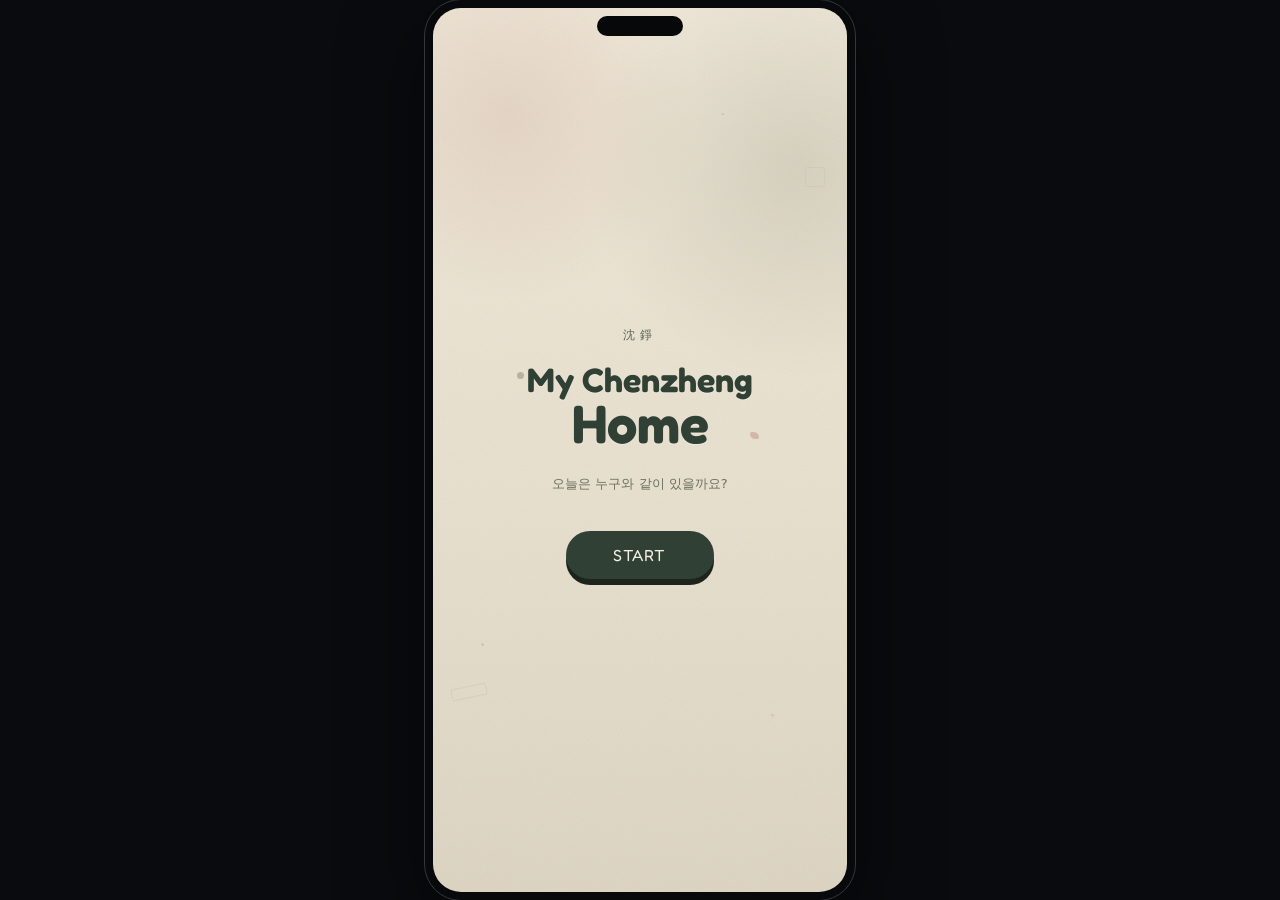
==== index.html @ d16c7d43 "Add a shared my-home engine, character data, and first-visit onboarding. Co-authored-by: Cursor <cur" ====
<!doctype html>
<html lang="ko">
<head>
  <meta charset="utf-8" />
  <meta name="viewport" content="width=device-width, initial-scale=1, viewport-fit=cover" />
  <meta name="theme-color" content="#efe8d8" />
  <meta name="apple-mobile-web-app-capable" content="yes" />
  <title>My Chenzheng Home</title>
  <link rel="preconnect" href="https://fonts.googleapis.com" />
  <link rel="preconnect" href="https://fonts.gstatic.com" crossorigin />
  <link href="https://fonts.googleapis.com/css2?family=Fredoka:wght@500;600;700&family=Nunito:wght@600;700;800&display=swap" rel="stylesheet" />
  <link rel="stylesheet" href="styles.css" />
  <script>
    try {
      if (localStorage.getItem('wy_persona') && localStorage.getItem('wy_character')) {
        document.documentElement.classList.add('skip-onboard');
      }
    } catch (e) {}
  </script>
</head>
<body>
  <div class="desktop-backdrop" aria-hidden="true"></div>
  <div id="app" class="phone-shell">
    <section id="onboarding" class="screen onboard-screen" aria-label="처음 인사">
      <div class="onboard-grain" aria-hidden="true"></div>
      <div class="onboard-icons" aria-hidden="true"></div>

      <div id="splashStep" class="onboard-step splash-step">
        <p class="onboard-brand">沈錚</p>
        <h1 class="home-logo"><span>My Chenzheng</span><em>Home</em></h1>
        <p class="home-sub">오늘은 누구와 같이 있을까요?</p>
        <button id="startBtn" class="pill-btn" type="button">START</button>
      </div>

      <div id="nameStep" class="onboard-step name-step hidden">
        <p class="onboard-progress">01 / 02</p>
        <h2 class="onboard-title">당신을 뭐라고 부를까요?</h2>
        <p class="onboard-help">캐릭터가 이 이름으로 당신을 부릅니다.</p>
        <input id="personaName" maxlength="16" autocomplete="off" enterkeyhint="done" placeholder="이름을 입력해 주세요" />
        <p id="namePreview" class="name-preview"></p>
        <button id="nameNextBtn" class="pill-btn" type="button" disabled>다음</button>
      </div>

      <div id="characterStep" class="onboard-step character-step hidden">
        <button id="switcherBack" class="onboard-back hidden" type="button">‹</button>
        <p class="onboard-progress">02 / 02</p>
        <h2 class="onboard-title">오늘은 누구와 같이 있을까요?</h2>
        <p class="onboard-help">나중에 언제든 바꿀 수 있어요.</p>
        <div id="characterChoice" class="home-choice"></div>
        <div id="confirmPanel" class="confirm-panel hidden">
          <strong id="confirmName"></strong>
          <span id="confirmHan"></span>
          <p id="confirmLine"></p>
          <button id="confirmBtn" class="pill-btn confirm-go" type="button">이 사람과 지내기</button>
        </div>
      </div>
    </section>

    <div id="enterTransition" class="enter-transition hidden" aria-hidden="true">
      <div class="enter-house">⌂</div>
      <div class="enter-dots"><i></i><i></i><i></i></div>
    </div>

    <section id="settingsSheet" class="settings-sheet hidden" aria-label="설정">
      <div class="settings-card">
        <p class="settings-kicker">설정</p>
        <button id="renameOpenBtn" class="settings-item" type="button">내 이름 바꾸기</button>
        <button id="switchPeopleBtn" class="settings-item" type="button">같이 있을 사람 바꾸기</button>
        <button id="resetDataBtn" class="settings-item danger" type="button">기록 초기화</button>
        <button id="settingsClose" class="pill-btn settings-close" type="button">닫기</button>
      </div>
    </section>

    <section id="renameSheet" class="rename-sheet hidden" aria-label="이름 변경">
      <div class="rename-card">
        <p class="settings-kicker">내 이름 바꾸기</p>
        <p class="onboard-help">이후 대사에서만 새 이름으로 불러요.</p>
        <input id="renameInput" maxlength="16" autocomplete="off" placeholder="이름을 입력해 주세요" />
        <div class="rename-actions">
          <button id="renameCancel" class="pill-btn ghost" type="button">취소</button>
          <button id="renameSave" class="pill-btn" type="button">저장</button>
        </div>
      </div>
    </section>

    <main id="roomScreen" class="screen room-screen hidden" aria-live="polite">
      <section id="room" class="room-stage" aria-label="방">
        <div class="room-bg" aria-hidden="true">
          <img id="roomBg" src="assets/backgrounds/geonmyeong_room_bg.webp" alt="" />
        </div>

        <header class="room-topbar">
          <div class="player-chip"><span class="person-icon">♙</span><span id="playerName">YOU</span></div>
          <div class="date-time"><span id="dateLabel"></span><strong id="clock">21:37</strong></div>
        </header>

        <div class="name-plate" id="namePlate">
          <span class="name-plate-ghost" id="namePlateGhost" aria-hidden="true"></span>
          <span class="name-plate-stroke" aria-hidden="true"></span>
          <span class="name-plate-splash" aria-hidden="true"></span>
          <div class="name-plate-front">
            <strong id="roomName">구건명</strong>
            <span id="roomTitle">邱建明</span>
            <small id="roomSub">29 · 기계 정비공</small>
          </div>
        </div>

        <nav class="widget-rail" aria-label="사이드 위젯">
          <button class="rail-btn" data-panel="listen"><span class="rail-icon">♫</span><small>LISTEN</small></button>
          <button class="rail-btn" data-panel="message"><span id="messageBadge" class="badge hidden">1</span><span class="rail-icon">✉</span><small>MESSAGE</small></button>
          <button class="rail-btn" data-panel="todo"><span class="rail-icon">✓</span><small>WITH ME</small></button>
          <button class="rail-btn" data-panel="moment"><span class="rail-icon">▣</span><small>MOMENT</small></button>
        </nav>

        <button id="character" class="character" aria-label="캐릭터 터치하기">
          <img id="characterImg" src="assets/characters/geonmyeong/chibi_idle.png" alt="" />
        </button>
        <div id="speech" class="speech hidden"></div>

        <div class="bottom-actions">
          <button id="callBtn" class="call-btn">부르기</button>
          <button id="randomTalkBtn" class="mini-action" aria-label="말 걸기">···</button>
          <button id="switchCharBtn" class="mini-action switch-char" aria-label="캐릭터 변경">⇄</button>
        </div>
        <div id="statusText" class="status-text">별일 없이 빈둥거리는 중</div>
      </section>
    </main>

    <section id="closeScreen" class="screen close-screen hidden" aria-label="가까이 보기">
      <div class="close-gradient"></div>
      <button id="closeBack" class="round-close" aria-label="돌아가기">×</button>
      <div class="close-bubble"><p id="closeLine">“……왜요. 싫진 않은데.”</p></div>
      <div class="close-art-wrap">
        <img id="closeImg" src="assets/characters/geonmyeong/close_normal.png" alt="" />
        <div id="petZone" class="pet-zone" aria-label="머리를 쓰다듬는 영역"></div>
        <div id="hearts" class="hearts"></div>
      </div>
      <div class="pet-copy"><span>쓰다듬어 주세요</span><small>머리 위를 천천히 좌우로</small></div>
    </section>

    <section id="panel" class="panel-screen hidden" aria-label="위젯 패널">
      <header class="panel-header">
        <button id="panelBack" class="panel-back" aria-label="닫기">‹</button>
        <strong id="panelTitle">LISTEN</strong>
        <button id="resetBtn" class="panel-menu" aria-label="설정">⋯</button>
      </header>

      <div id="listenPanel" class="panel-content listen-panel hidden">
        <div class="album-art">
          <img id="albumArt" alt="" />
        </div>
        <div class="track-title" id="trackTitle"></div>
        <div class="track-artist" id="trackArtist"></div>
        <div class="track-index" id="trackIndex">1/4</div>
        <div class="seek"><span id="currentTime">0:00</span><div class="progress"><div id="progressBar"></div></div><span id="duration">0:00</span></div>
        <div class="player-controls">
          <button id="prevBtn" type="button" aria-label="이전곡">Ⅰ◀</button>
          <button id="playBtn" class="play-main" type="button">▶</button>
          <button id="nextBtn" type="button" aria-label="다음곡">▶Ⅰ</button>
        </div>
        <audio id="audio" preload="metadata"></audio>
        <div class="track-list" id="trackList"></div>
        <p id="musicState" class="panel-hint">트랙을 바꾸거나 재생할 수 있습니다.</p>
      </div>

      <div id="messagePanel" class="panel-content message-panel hidden">
        <div class="message-heading"><span id="messageHeading">남긴 메시지</span><small>접속과 행동에 따라 조금씩 늘어납니다.</small></div>
        <div id="messageList" class="message-list"></div>
      </div>

      <div id="todoPanel" class="panel-content todo-panel hidden">
        <form id="todoForm" class="todo-form"><input id="todoInput" maxlength="40" placeholder="＋ 할 일 추가하기" /></form>
        <div id="todoList" class="todo-list"></div>
        <div class="todo-character">
          <img id="todoCharacterImg" alt="" />
          <div id="todoReaction">“다 하면 알려줘요.”</div>
        </div>
      </div>

      <div id="momentPanel" class="panel-content moment-panel hidden">
        <div class="moment-date" id="momentDate"></div>
        <div class="polaroid">
          <div class="polaroid-scene">
            <div class="mini-room"></div>
            <img id="momentImg" alt="" />
          </div>
          <p id="momentCaption"></p>
        </div>
        <blockquote id="momentQuote">“별 거 아닌 순간들이,<br>조금은 특별해지는 곳.”</blockquote>
      </div>
    </section>

    <div id="toast" class="toast hidden"></div>
  </div>
  <script src="characters.js"></script>
  <script src="app.js"></script>
</body>
</html>
---- styles.css ----
:root{
  --bg:#090a0d;--panel:#11141a;--panel2:#171b22;--paper:#e7e5e1;--ink:#111318;
  --text:#f0efeb;--muted:#a6a7aa;--line:rgba(255,255,255,.14);--line2:rgba(255,255,255,.08);
  --warm:#d39a7f;--warm2:#8b5144;--red:#b5494d;--shadow:0 25px 80px rgba(0,0,0,.55);
  --chibi-height:24%;
  --char-primary:#59634A;--char-secondary:#49362C;--char-accent:#A54E43;--char-warm:#C18A52;
  --theme-primary:var(--char-primary);--theme-secondary:var(--char-secondary);--theme-accent:var(--char-accent);
}
*{box-sizing:border-box}html,body{margin:0;min-height:100%;background:#0a0b0e;color:var(--text);font-family:Inter,ui-sans-serif,system-ui,-apple-system,BlinkMacSystemFont,"Segoe UI","Noto Sans KR",sans-serif}button,input{font:inherit}button{color:inherit}button,input{-webkit-tap-highlight-color:transparent}.hidden{display:none!important}
body{display:grid;place-items:center;min-height:100dvh;overflow-x:hidden}.desktop-backdrop{position:fixed;inset:0;background:radial-gradient(circle at 50% 15%,#22242a 0,#111318 32%,#08090c 74%);z-index:-2}.desktop-backdrop:after{content:"";position:absolute;inset:0;background-image:linear-gradient(rgba(255,255,255,.015) 1px,transparent 1px),linear-gradient(90deg,rgba(255,255,255,.012) 1px,transparent 1px);background-size:26px 26px;mask-image:linear-gradient(#000,transparent 75%)}
.phone-shell{position:relative;width:min(430px,100vw);height:min(920px,100dvh);min-height:680px;overflow:hidden;background:#0b0d11;box-shadow:var(--shadow);isolation:isolate}.screen{position:absolute;inset:0}.setup-screen{z-index:20;background:linear-gradient(180deg,rgba(7,8,11,.74),rgba(9,10,13,.96)),radial-gradient(circle at 70% 26%,#593e39 0,transparent 25%),linear-gradient(135deg,#161820,#0b0d11 52%,#171216)}.setup-vignette{position:absolute;inset:0;background:linear-gradient(90deg,rgba(0,0,0,.48),transparent 42%),radial-gradient(circle at 76% 62%,rgba(202,133,103,.16),transparent 27%);pointer-events:none}.setup-content{position:relative;z-index:1;height:100%;padding:max(44px,env(safe-area-inset-top)) 24px 26px;display:flex;flex-direction:column}.brand-cn{font-family:Georgia,"Times New Roman",serif;font-size:20px;letter-spacing:.06em;margin:0;color:#e5e1d8}.brand-sub{margin:6px 0 0;color:#9e9a93;font-size:11px;letter-spacing:.22em}.setup-copy{margin-top:46px;color:#d2d0cb;font-family:Georgia,"Noto Serif KR",serif;font-size:16px;line-height:1.9}.setup-copy p{margin:0 0 24px}.setup-content label{margin-top:auto;margin-bottom:9px;font-family:Georgia,"Noto Serif KR",serif;font-size:15px;color:#e8e4dd}.name-row{display:flex;gap:9px}.name-row input{min-width:0;flex:1;border:1px solid rgba(255,255,255,.34);border-radius:999px;background:rgba(255,255,255,.03);padding:12px 16px;color:white;outline:none}.name-row input:focus{border-color:#ddd}.arrow-btn{flex:0 0 44px;height:44px;border-radius:50%;border:1px solid rgba(255,255,255,.45);background:#e9e7e2;color:#15171b;font-size:20px}.choice-label{margin:25px 0 12px;color:#d7d4ce;font-family:Georgia,"Noto Serif KR",serif;font-size:14px}.character-choice{display:grid;grid-template-columns:repeat(3,1fr);gap:10px 8px}.choice-card{width:auto;border:0;background:none;padding:0;color:#d8d6d0}.choice-card img,.ghost-avatar{display:grid;place-items:center;width:64px;height:64px;margin:auto;border-radius:50%;border:1px solid rgba(255,255,255,.18);background:#20232a;object-fit:cover;overflow:hidden;filter:grayscale(.12)}.choice-card.selected img{border-color:var(--theme-accent);box-shadow:0 0 0 3px color-mix(in srgb,var(--theme-primary) 35%,transparent),0 0 28px color-mix(in srgb,var(--theme-primary) 40%,transparent)}.choice-card span{display:block;margin-top:7px;font-size:12px}.choice-card small{display:block;margin-top:2px;font-size:9px;letter-spacing:.08em;color:#8a8580}.choice-card.locked{opacity:.28}.device-note{margin:20px 0 0;color:#5f6167;font-size:10px}
.room-screen{z-index:5;background:#090b0f}.room-stage{position:absolute;inset:0;overflow:hidden;background:#0c0f14}.room-bg{position:absolute;inset:0;background:linear-gradient(180deg,#11161d 0,#14171b 56%,#0b0d10 100%);overflow:hidden}.room-bg:after{content:"";position:absolute;inset:0;background:radial-gradient(circle at 88% 54%,rgba(211,154,127,.14),transparent 25%),linear-gradient(180deg,rgba(0,0,0,.05),rgba(0,0,0,.5));pointer-events:none}.ceiling-line{position:absolute;height:1px;background:#222832;transform-origin:left}.l1{left:0;top:14%;width:75%;transform:rotate(13deg)}.l2{right:-8%;top:13%;width:55%;transform:rotate(-20deg)}.room-window{position:absolute;left:7%;top:16%;width:31%;height:29%;border:7px solid #090b0e;background:linear-gradient(#17202b,#131d28 42%,#080b10);box-shadow:0 0 0 1px #30343a,0 0 36px rgba(55,86,114,.17)}.room-window i{position:absolute;background:#090b0e}.room-window i:nth-child(1){left:48%;top:0;bottom:0;width:5px}.room-window i:nth-child(2){left:0;right:0;top:48%;height:5px}.room-window i:nth-child(3){right:18%;bottom:8%;width:4px;height:24px;box-shadow:8px -14px 0 #111822,16px -5px 0 #0b1118}.room-window i:nth-child(4){left:12%;bottom:8%;width:5px;height:16px;box-shadow:10px -7px 0 #111822,21px -18px 0 #0b1118}.city-lights{position:absolute;left:8%;top:30%;width:28%;height:11%;opacity:.55}.city-lights i{position:absolute;width:2px;height:2px;background:#bd8a62;box-shadow:12px -5px #93674f,29px 4px #d3a176,55px -8px #83574d,81px 3px #b8866f}.shelf{position:absolute;right:8%;top:18%;width:32%;height:17%;border:1px solid #282b30;border-top:6px solid #22262b;background:linear-gradient(90deg,rgba(0,0,0,.12),rgba(255,255,255,.02))}.shelf:before,.shelf:after{content:"";position:absolute;left:0;right:0;height:2px;background:#22262b}.shelf:before{top:34%}.shelf:after{top:68%}.shelf span{position:absolute;bottom:5%;width:9%;height:22%;background:#3a3431}.shelf span:nth-child(1){left:9%;height:45%}.shelf span:nth-child(2){left:27%;background:#222a2f;height:30%}.shelf span:nth-child(3){left:55%;height:55%}.shelf span:nth-child(4){right:9%;background:#25282f;height:37%}.pegboard{position:absolute;right:8%;top:38%;width:32%;height:20%;border:1px solid #25282c;background-image:radial-gradient(#2e3136 1px,transparent 1px);background-size:9px 9px}.pegboard b{position:absolute;width:3px;height:40px;background:#605d58;transform-origin:top;border-radius:4px}.pegboard b:nth-child(1){left:18%;top:18%;transform:rotate(12deg)}.pegboard b:nth-child(2){left:37%;top:22%;height:29px;transform:rotate(-18deg)}.pegboard b:nth-child(3){left:55%;top:13%;height:48px}.pegboard b:nth-child(4){left:72%;top:25%;height:32px;transform:rotate(24deg)}.pegboard b:nth-child(5){left:84%;top:12%;height:55px;transform:rotate(-8deg)}.desk{position:absolute;right:6%;top:58%;width:41%;height:8%;border-top:7px solid #3a3430;background:#17191d;box-shadow:0 14px 0 #0e1013}.desk:before,.desk:after{content:"";position:absolute;top:100%;width:6px;height:110px;background:#17191d}.desk:before{left:8%}.desk:after{right:8%}.lamp{position:absolute;right:16%;top:-58px;width:7px;height:55px;background:#26282c;transform:rotate(7deg);transform-origin:bottom}.lamp:after{content:"";position:absolute;left:-18px;top:-9px;width:42px;height:17px;border-radius:50% 50% 8px 8px;background:#645347;box-shadow:0 11px 30px rgba(229,165,120,.23)}.mug{position:absolute;right:8%;top:-17px;width:18px;height:17px;border:2px solid #56514d;border-radius:3px}.parts{position:absolute;left:15%;top:-9px;width:58px;height:8px;background:#26292e;box-shadow:18px -7px 0 #4b4946,39px 2px 0 #31363a}.chair{position:absolute;right:31%;top:66%;width:46px;height:80px;border:5px solid #202328;border-radius:5px;transform:skew(-3deg);opacity:.9}.bed{position:absolute;left:-4%;bottom:5%;width:51%;height:22%;border-top:7px solid #242327;background:linear-gradient(#24262c,#14161a);transform:skewY(2deg);box-shadow:10px 18px 0 rgba(0,0,0,.22)}.pillow{position:absolute;left:15%;top:7%;width:31%;height:24%;border-radius:8px;background:#333238}.blanket{position:absolute;right:3%;top:22%;width:56%;height:52%;background:linear-gradient(135deg,#24252b,#17191d);border-radius:9px}.toolbox{position:absolute;right:8%;bottom:8%;width:21%;height:10%;border:2px solid #292b30;background:#17191d;box-shadow:inset 0 13px #20242a}.crate{position:absolute;right:31%;bottom:5%;width:17%;height:10%;background:#201d1b;border:2px solid #3a332f}.cable{position:absolute;height:3px;background:#1c2026;border-radius:100%;transform-origin:left}.c1{left:42%;bottom:8%;width:38%;transform:rotate(7deg)}.c2{left:28%;bottom:13%;width:45%;transform:rotate(-9deg)}.warm-light{position:absolute;right:3%;top:47%;width:45%;height:44%;background:radial-gradient(circle,rgba(222,152,112,.13),transparent 60%)}
.room-topbar{position:absolute;z-index:8;left:0;right:0;top:0;display:flex;justify-content:space-between;align-items:flex-start;padding:max(20px,env(safe-area-inset-top)) 18px 10px;background:linear-gradient(rgba(7,9,12,.62),transparent)}.player-chip{display:flex;align-items:center;gap:6px;font-size:12px;color:#ddd}.person-icon{font-size:14px}.date-time{text-align:right}.date-time span{display:block;color:#bbb;font-size:11px}.date-time strong{display:block;font-weight:400;font-size:21px;letter-spacing:.02em}.room-title-floating{position:absolute;z-index:6;left:18px;top:83px;display:flex;flex-direction:column;gap:2px;text-shadow:0 2px 10px #000}.room-title-floating span{font-family:Georgia,"Times New Roman",serif;font-size:17px}.room-title-floating small{font-size:8px;letter-spacing:.16em;color:#777d85}.widget-rail{position:absolute;z-index:12;right:12px;top:31%;display:flex;flex-direction:column;gap:9px}.rail-btn{position:relative;width:66px;height:67px;border-radius:16px;border:1px solid rgba(255,255,255,.34);background:rgba(14,17,21,.82);backdrop-filter:blur(8px);box-shadow:0 8px 22px rgba(0,0,0,.24);display:flex;flex-direction:column;align-items:center;justify-content:center;gap:5px}.rail-btn:active{transform:scale(.97)}.rail-icon{font-size:24px;font-family:Georgia,serif}.rail-btn small{font-size:8px;letter-spacing:.08em}.badge{position:absolute;right:-3px;top:-4px;display:grid;place-items:center;min-width:19px;height:19px;padding:0 5px;border-radius:999px;background:var(--theme-primary);color:#111;font-size:9px;font-weight:700;border:2px solid #101217}.character{position:absolute;z-index:10;left:53%;top:65%;width:116px;height:176px;transform:translate(-50%,-50%);padding:0;border:0;background:none;transition:left 2.1s cubic-bezier(.3,.85,.3,1),top 2.1s cubic-bezier(.3,.85,.3,1),transform .2s ease}.character img{width:100%;height:100%;object-fit:contain;filter:drop-shadow(0 12px 12px rgba(0,0,0,.48));user-select:none;-webkit-user-drag:none}.character.walking{animation:walkbob .42s ease-in-out infinite alternate}@keyframes walkbob{to{margin-top:-5px;transform:translate(-50%,-50%) rotate(.8deg)}}.speech{position:absolute;z-index:14;max-width:220px;padding:11px 14px;background:rgba(240,238,234,.94);color:#17191d;border-radius:18px 18px 18px 5px;font-size:12px;line-height:1.5;box-shadow:0 8px 24px rgba(0,0,0,.3)}.bottom-actions{position:absolute;z-index:16;left:0;right:0;bottom:max(27px,env(safe-area-inset-bottom));display:flex;justify-content:center;gap:9px}.call-btn{min-width:134px;padding:11px 22px;border-radius:999px;border:1px solid rgba(255,255,255,.55);background:rgba(12,14,18,.76);backdrop-filter:blur(9px);box-shadow:0 7px 20px rgba(0,0,0,.25);font-size:12px}.mini-action{width:39px;height:39px;border-radius:50%;border:1px solid rgba(255,255,255,.28);background:rgba(12,14,18,.78)}.status-text{position:absolute;z-index:7;left:17px;bottom:max(29px,env(safe-area-inset-bottom));font-size:9px;color:#636970;writing-mode:vertical-rl;transform:rotate(180deg);letter-spacing:.12em}
.close-screen{z-index:30;background:linear-gradient(#211d1d,#111216 70%);overflow:hidden}.close-gradient{position:absolute;inset:0;background:radial-gradient(circle at 67% 24%,rgba(208,160,137,.28),transparent 24%),radial-gradient(circle at 36% 76%,rgba(106,65,59,.24),transparent 32%)}.round-close{position:absolute;z-index:8;right:17px;top:max(18px,env(safe-area-inset-top));width:37px;height:37px;border-radius:50%;border:1px solid rgba(255,255,255,.5);background:rgba(0,0,0,.2);font-size:22px;font-weight:200}.close-bubble{position:absolute;z-index:9;left:20px;top:max(64px,calc(env(safe-area-inset-top) + 46px));max-width:230px;padding:12px 18px;border-radius:25px 25px 25px 7px;background:#e9e7e2;color:#16171a;box-shadow:0 8px 30px rgba(0,0,0,.22)}.close-bubble p{margin:0;font-family:Georgia,"Noto Serif KR",serif;font-size:13px;line-height:1.55}.close-art-wrap{position:absolute;inset:7% -7% -3% -13%;display:flex;align-items:flex-end;justify-content:center}.close-art-wrap img{width:112%;height:100%;object-fit:contain;object-position:center bottom;filter:drop-shadow(0 20px 28px rgba(0,0,0,.33));user-select:none;-webkit-user-drag:none}.pet-zone{position:absolute;left:28%;top:16%;width:48%;height:30%;border-radius:50%;touch-action:none}.hearts{position:absolute;inset:0;pointer-events:none}.heart{position:absolute;color:#eb9a9f;font-size:19px;animation:heart 1.2s ease-out forwards}@keyframes heart{0%{opacity:0;transform:scale(.5)}18%{opacity:1}100%{opacity:0;transform:translateY(-65px) scale(1.18)}}.pet-copy{position:absolute;z-index:9;left:0;right:0;bottom:max(30px,env(safe-area-inset-bottom));text-align:center;text-shadow:0 2px 8px #000}.pet-copy span{display:block;font-family:Georgia,"Noto Serif KR",serif;font-size:13px}.pet-copy small{display:block;margin-top:4px;color:#8b8b8c;font-size:9px}
.panel-screen{z-index:25;background:linear-gradient(180deg,#12151a,#0b0d11 54%,#090a0d);overflow:auto}.panel-header{position:sticky;z-index:5;top:0;height:72px;padding:max(17px,env(safe-area-inset-top)) 16px 11px;display:flex;align-items:center;justify-content:space-between;background:rgba(13,15,19,.91);backdrop-filter:blur(10px);border-bottom:1px solid var(--line2)}.panel-header strong{font-family:Georgia,"Times New Roman",serif;font-size:14px;letter-spacing:.09em;font-weight:500}.panel-back,.panel-menu{width:35px;height:35px;border:0;background:none;font-size:29px}.panel-menu{font-size:20px}.panel-content{padding:22px 19px calc(34px + env(safe-area-inset-bottom));min-height:calc(100% - 72px)}.album-art{position:relative;width:78%;aspect-ratio:1/1;margin:10px auto 18px;background:linear-gradient(180deg,#182531,#0f1720 52%,#101216);border:1px solid rgba(255,255,255,.12);overflow:hidden;box-shadow:0 18px 50px rgba(0,0,0,.34)}.album-art:after{content:"";position:absolute;inset:0;background:linear-gradient(transparent 55%,rgba(0,0,0,.65))}.album-city{position:absolute;left:0;right:0;bottom:0;height:48%}.album-city i{position:absolute;bottom:0;width:14%;background:#080c12;box-shadow:inset 0 0 0 1px #17212a}.album-city i:after{content:"";position:absolute;inset:10px 4px;background-image:radial-gradient(#aa8a6c 1px,transparent 1px);background-size:9px 11px;opacity:.55}.album-city i:nth-child(1){left:0;height:64%}.album-city i:nth-child(2){left:18%;height:83%}.album-city i:nth-child(3){left:40%;height:54%}.album-city i:nth-child(4){left:59%;height:72%}.album-city i:nth-child(5){right:0;height:91%}.album-rain{position:absolute;inset:0;background-image:repeating-linear-gradient(105deg,transparent 0 15px,rgba(174,203,225,.12) 16px 17px);opacity:.45}.track-title{text-align:center;font-family:Georgia,"Times New Roman",serif;font-size:16px}.track-artist{text-align:center;margin-top:5px;font-size:9px;letter-spacing:.15em;color:#868a91}.seek{display:grid;grid-template-columns:34px 1fr 34px;align-items:center;gap:8px;margin-top:22px;font-size:8px;color:#737880}.progress{height:2px;background:#333840}.progress>div{height:100%;width:0;background:#f0efeb}.player-controls{display:flex;align-items:center;justify-content:center;gap:28px;margin:18px 0 25px}.player-controls button{border:0;background:none}.player-controls .play-main{width:48px;height:48px;border:1px solid rgba(255,255,255,.7);border-radius:50%;font-size:17px}.track-list{border-top:1px solid var(--line2)}.track-list div{display:grid;grid-template-columns:35px 1fr;padding:11px 5px;border-bottom:1px solid var(--line2);font-size:11px;color:#9fa1a5}.track-list b{font-weight:500;color:#5d6269}.track-list .active{color:#fff}.track-list .active b{color:#ddd}.panel-hint{text-align:center;color:#51565d;font-size:9px;margin:16px 0 0}.message-heading{margin:8px 2px 19px}.message-heading span{display:block;font-family:Georgia,"Noto Serif KR",serif;font-size:17px}.message-heading small{display:block;color:#686d74;font-size:9px;margin-top:5px}.message-list{display:flex;flex-direction:column;gap:9px}.message-card{display:grid;grid-template-columns:44px 1fr auto;gap:10px;align-items:start;background:#e5e4e0;color:#17191d;border-radius:11px;padding:9px 11px;box-shadow:0 8px 22px rgba(0,0,0,.16)}.message-card img{width:44px;height:44px;border-radius:50%;object-fit:cover;background:#27292d}.message-body strong{display:block;font-size:11px}.message-body p{margin:5px 0 0;font-size:12px;line-height:1.45}.message-card time{font-size:7px;color:#777b80}.todo-form{margin:7px 0 16px}.todo-form input{width:100%;border:0;border-radius:999px;background:#e3e3e1;color:#15171a;padding:12px 17px;outline:none}.todo-list{border-top:1px solid var(--line2)}.todo-item{display:grid;grid-template-columns:25px 1fr 22px;align-items:center;gap:6px;padding:13px 3px;border-bottom:1px solid var(--line2);font-size:12px}.todo-item input{appearance:none;width:18px;height:18px;border:1px solid #aeb0b4;border-radius:3px;background:transparent}.todo-item input:checked{background:#e4e4e0;box-shadow:inset 0 0 0 4px #101318}.todo-item.done span{text-decoration:line-through;color:#666b72}.delete-todo{border:0;background:none;color:#555a61;font-size:18px}.todo-character{position:absolute;left:0;right:0;bottom:calc(22px + env(safe-area-inset-bottom));display:flex;align-items:flex-end;justify-content:center;pointer-events:none}.todo-character img{width:115px;height:145px;object-fit:contain}.todo-character div{position:relative;max-width:180px;margin:0 0 35px -10px;padding:10px 13px;background:#e5e4e0;color:#16181b;border-radius:17px 17px 17px 5px;font-size:11px;line-height:1.5}.todo-panel{position:relative;padding-bottom:190px}.moment-date{font-family:Georgia,"Times New Roman",serif;font-size:14px;margin:12px 0 24px}.polaroid{width:78%;margin:0 auto;transform:rotate(-1.8deg);background:#dedbd5;color:#2d2b2a;padding:10px 10px 16px;box-shadow:0 16px 45px rgba(0,0,0,.42)}.polaroid-scene{position:relative;aspect-ratio:1/1;overflow:hidden;background:linear-gradient(#17202a,#17191d 54%,#101216)}.mini-room{position:absolute;inset:0;background:radial-gradient(circle at 76% 37%,rgba(199,136,102,.28),transparent 25%),linear-gradient(90deg,#0d1015 18%,transparent 18% 50%,#11151b 50%)}.polaroid-scene img{position:absolute;left:45%;bottom:-6%;width:48%;height:60%;object-fit:contain}.polaroid p{font-family:"Comic Sans MS","Noto Sans KR",cursive;font-size:11px;line-height:1.55;margin:10px 4px 0}.moment-panel blockquote{text-align:center;font-family:Georgia,"Noto Serif KR",serif;font-size:13px;line-height:1.8;color:#c2c0ba;margin:35px 0 0}.toast{position:absolute;z-index:100;left:50%;bottom:88px;transform:translateX(-50%);max-width:84%;padding:10px 14px;border-radius:999px;background:#e8e7e3;color:#141619;font-size:11px;box-shadow:0 10px 28px rgba(0,0,0,.35);text-align:center}
@media(min-width:520px){.phone-shell{border-radius:36px;border:8px solid #08090b;outline:1px solid #34363b}.phone-shell:before{content:"";position:absolute;z-index:200;top:8px;left:50%;transform:translateX(-50%);width:86px;height:20px;border-radius:999px;background:#07080a;pointer-events:none}}
@media(max-width:519px){body{display:block}.phone-shell{width:100vw;height:100dvh;min-height:620px}.desktop-backdrop{display:none}}

/* Real assets: room photo, unstretched chibi, bottom-anchored close-up */
.room-stage{--chibi-height:26%}
.room-bg{background:#0c0f14}
.room-bg img{position:absolute;inset:0;width:100%;height:100%;object-fit:cover;object-position:center;pointer-events:none}
.room-bg:after{content:"";position:absolute;inset:0;background:linear-gradient(180deg,rgba(7,9,12,.64) 0,rgba(7,9,12,.32) 11%,rgba(7,9,12,.08) 26%,rgba(7,9,12,.06) 62%,rgba(7,9,12,.46) 100%);pointer-events:none}
.character{width:calc(var(--chibi-height) * .72);height:var(--chibi-height);background:transparent}
.character img{width:100%;height:100%;object-fit:contain;object-position:center bottom;background:transparent}
.close-art-wrap{inset:auto 0 0 0;height:78%;align-items:flex-end;justify-content:center}
.close-art-wrap img{width:auto;max-width:100%;height:100%;object-fit:contain;object-position:center bottom}
.pet-zone{left:26%;top:8%;width:48%;height:28%}
.panel-screen{position:absolute;inset:0;z-index:25}
.choice-card img,.message-card img{object-position:50% 18%}
.setup-content{overflow:auto}
.setup-copy{margin-top:28px}
.switch-char{letter-spacing:0}
.call-btn{border-color:color-mix(in srgb,var(--theme-accent) 55%,rgba(255,255,255,.35))}
.setup-screen{background:linear-gradient(180deg,rgba(7,8,11,.74),rgba(9,10,13,.96)),radial-gradient(circle at 70% 26%,var(--theme-secondary) 0,transparent 25%),linear-gradient(135deg,#161820,#0b0d11 52%,var(--theme-secondary))}
.close-gradient{background:radial-gradient(circle at 67% 24%,color-mix(in srgb,var(--theme-primary) 28%,transparent),transparent 24%),radial-gradient(circle at 36% 76%,color-mix(in srgb,var(--theme-secondary) 45%,transparent),transparent 32%)}
.track-list .active{color:var(--theme-accent)}
.album-art:after{display:none}
.album-art img{position:absolute;inset:0;width:100%;height:100%;object-fit:contain;object-position:center}
.track-index{text-align:center;margin-top:6px;font-size:9px;letter-spacing:.14em;color:#868a91}
.track-list div{cursor:pointer}
.choice-card .choice-meta{letter-spacing:0;color:#6f6c68;font-size:8px}
.name-plate{position:absolute;z-index:6;left:18px;top:83px;min-width:128px}
.name-plate-front{position:relative;z-index:4;display:flex;flex-direction:column;gap:2px;text-shadow:0 2px 10px #000}
.name-plate-front strong{font-size:13px;font-weight:600;letter-spacing:.02em}
.name-plate-front span{font-family:Georgia,"Times New Roman",serif;font-size:17px}
.name-plate-front small{font-size:8px;letter-spacing:.08em;color:#777d85}
.name-plate-ghost,.name-plate-stroke,.name-plate-splash{position:absolute;inset:0;pointer-events:none;display:none}
.name-plate--overpainted .name-plate-ghost{display:block;z-index:1;left:-10px;top:-2px;right:auto;bottom:auto;width:max-content;height:auto;font-family:Georgia,serif;font-size:26px;letter-spacing:.28em;color:#d7dce0;opacity:max(.28,var(--ghost-opacity,.22));filter:blur(var(--ghost-blur,1.5px)) drop-shadow(0 1px 2px rgba(0,0,0,.45));transform:rotate(var(--plate-rot,-3deg));user-select:none}
.name-plate--overpainted.name-plate--stroke .name-plate-stroke{display:block;z-index:2;left:-6px;top:10px;right:-4px;bottom:28%;background:linear-gradient(104deg,transparent 8%,rgba(8,10,12,.72) 20%,rgba(20,40,42,.62) 36%,rgba(8,10,12,.5) 48%,transparent 62%);border-radius:40% 20% 50% 30%/50% 40% 60% 40%;opacity:calc(.78 * var(--plate-intensity,.85));transform:rotate(calc(var(--plate-rot,-3deg) - 4deg))}
.name-plate--overpainted.name-plate--scratch .name-plate-stroke:after{content:"";position:absolute;inset:10% 8% 20% 4%;background:repeating-linear-gradient(-16deg,transparent 0 4px,rgba(8,12,14,.4) 4px 5px);opacity:.75;border-radius:inherit}
.name-plate--overpainted.name-plate--splash .name-plate-splash{display:block;z-index:3;left:-12px;top:-8px;right:-16px;bottom:-4px;background:radial-gradient(circle at 12% 18%,var(--splash-primary,#D84845) 0 3px,transparent 4px),radial-gradient(circle at 82% 12%,var(--splash-secondary,#197F7A) 0 3.5px,transparent 5px),radial-gradient(circle at 94% 58%,var(--splash-primary,#D84845) 0 2.4px,transparent 3.4px),radial-gradient(circle at 8% 78%,var(--splash-secondary,#197F7A) 0 3px,transparent 4.2px),radial-gradient(circle at 68% 6%,var(--splash-primary,#D84845) 0 2px,transparent 3px),radial-gradient(circle at 38% 92%,var(--splash-secondary,#197F7A) 0 2.2px,transparent 3.2px),radial-gradient(circle at 54% 24%,var(--splash-primary,#D84845) 0 1.6px,transparent 2.4px);opacity:calc(.88 * var(--plate-intensity,.85))}

html{--onboard-cream:#efe8d8;--onboard-ink:#2f382c;--onboard-muted:#6d7264}
html,body,:root{transition:--char-primary .32s ease,--char-secondary .32s ease,--char-accent .32s ease,--char-warm .32s ease}
html.skip-onboard #onboarding{display:none!important}

.onboard-screen{z-index:22;background:radial-gradient(circle at 18% 12%,rgba(165,78,67,.12),transparent 22%),radial-gradient(circle at 88% 18%,rgba(89,99,74,.16),transparent 26%),linear-gradient(180deg,var(--onboard-cream),#e7dfcd 58%,#ddd4c2);color:var(--onboard-ink);overflow:hidden;transition:background .32s ease}
.onboard-screen.is-themed{background:radial-gradient(circle at 16% 10%,color-mix(in srgb,var(--char-accent) 18%,transparent),transparent 24%),radial-gradient(circle at 90% 16%,color-mix(in srgb,var(--char-primary) 22%,transparent),transparent 28%),linear-gradient(180deg,var(--onboard-cream),color-mix(in srgb,var(--char-secondary) 10%,#e7dfcd) 70%,#ddd4c2)}
.onboard-grain,.onboard-icons{position:absolute;inset:0;pointer-events:none}
.onboard-grain{opacity:.18;background-image:url("data:image/svg+xml,%3Csvg xmlns='http://www.w3.org/2000/svg' width='140' height='140'%3E%3Cfilter id='n'%3E%3CfeTurbulence type='fractalNoise' baseFrequency='.85' numOctaves='2' stitchTiles='stitch'/%3E%3C/filter%3E%3Crect width='140' height='140' filter='url(%23n)' opacity='.55'/%3E%3C/svg%3E")}
.onboard-icons{opacity:.11;background:
  radial-gradient(circle at 12% 72%,#2f382c 0 1.2px,transparent 1.6px),
  radial-gradient(circle at 82% 80%,#a54e43 0 1.4px,transparent 1.8px),
  radial-gradient(circle at 70% 12%,#314034 0 1px,transparent 1.5px);
}
.onboard-icons:before,.onboard-icons:after{content:"";position:absolute;opacity:.55}
.onboard-icons:before{left:18px;bottom:22%;width:34px;height:10px;border:1.5px solid #314034;border-radius:2px;transform:rotate(-12deg)}
.onboard-icons:after{right:22px;top:18%;width:18px;height:18px;border:1.6px solid #a54e43;border-radius:3px}

.onboard-step{position:absolute;inset:0;display:flex;flex-direction:column;align-items:center;padding:max(28px,env(safe-area-inset-top)) 22px max(22px,env(safe-area-inset-bottom));z-index:1}
.splash-step{justify-content:center;gap:10px}
.onboard-brand{margin:0 0 10px;font-family:Georgia,"Times New Roman",serif;letter-spacing:.38em;font-size:12px;color:#5c6554}
.home-logo{margin:0;text-align:center;font-family:Fredoka,Nunito,"Avenir Next Rounded","Hiragino Maru Gothic ProN",ui-rounded,system-ui,sans-serif;font-weight:650;line-height:.92;color:#314034;text-shadow:0 1px 0 rgba(255,255,255,.35);position:relative}
.home-logo span{display:block;font-size:clamp(28px,8vw,34px)}
.home-logo em{display:block;margin-top:4px;font-style:normal;font-size:clamp(42px,12vw,54px)}
.home-logo:before,.home-logo:after{content:"";position:absolute;width:7px;height:7px;border-radius:50%;background:#314034;opacity:.28}
.home-logo:before{left:-10px;top:8px}
.home-logo:after{right:-6px;bottom:10px;width:9px;height:7px;border-radius:2px 6px 2px 6px;background:#a54e43}
.home-sub{margin:16px 0 28px;color:#6a705f;font-size:13px;text-align:center}
.pill-btn{min-height:48px;min-width:148px;padding:12px 28px;border:0;border-radius:999px;background:#314034;color:#f4efe4;font-family:Fredoka,Nunito,ui-rounded,sans-serif;font-size:16px;letter-spacing:.08em;box-shadow:0 6px 0 #1d241c;transition:transform .12s ease,box-shadow .12s ease,background .28s ease}
.pill-btn:active{transform:scale(.96) translateY(3px);box-shadow:0 2px 0 #1d241c}
.pill-btn:disabled{opacity:.38;box-shadow:none;transform:none}
.pill-btn.ghost{background:transparent;color:#314034;box-shadow:none;border:1px solid rgba(49,64,52,.28)}
.onboard-screen.is-themed .pill-btn,.confirm-go{background:var(--char-accent);box-shadow:0 6px 0 color-mix(in srgb,var(--char-secondary) 70%,#1d241c)}

.onboard-progress{margin:8px 0 18px;font-size:11px;letter-spacing:.18em;color:#7a806f}
.onboard-title{margin:0 0 8px;text-align:center;font-family:Fredoka,Nunito,ui-rounded,sans-serif;font-size:22px;line-height:1.35;color:#2f382c}
.onboard-help{margin:0 0 22px;text-align:center;font-size:12px;color:#6d7264;line-height:1.5}
.name-step input,.rename-card input{width:min(320px,100%);height:54px;border:1.5px solid rgba(49,64,52,.22);border-radius:18px;background:rgba(255,255,255,.62);text-align:center;color:#2b3228;outline:none;font-size:16px}
.name-step input:focus,.rename-card input:focus{border-color:#314034;background:#fff}
.name-preview{min-height:36px;margin:14px 0 22px;text-align:center;font-size:12px;color:#5c6354}
.name-step .pill-btn{margin-top:auto}

.character-step{align-items:stretch;overflow:auto;padding-bottom:calc(176px + env(safe-area-inset-bottom))}
.character-step .onboard-title,.character-step .onboard-help,.character-step .onboard-progress{align-self:center}
.onboard-back{position:absolute;left:14px;top:max(16px,env(safe-area-inset-top));width:44px;height:44px;border:0;background:none;font-size:28px;color:#314034}
.home-choice{display:grid;grid-template-columns:repeat(2,minmax(0,1fr));gap:12px;width:100%}
.home-card{position:relative;min-height:196px;padding:14px 10px 12px;border:1.5px solid rgba(47,56,44,.16);border-radius:22px;background:color-mix(in srgb,var(--card-tint,#efe8d8) 28%,rgba(255,255,255,.55));color:#2f382c;opacity:.72;box-shadow:0 1px 0 rgba(255,255,255,.4);transition:transform .28s ease,opacity .28s ease,border-color .28s ease,box-shadow .28s ease}
.home-card img{width:86px;height:96px;margin:0 auto;object-fit:contain;object-position:center bottom;display:block}
.home-card strong,.home-card small,.home-card em{display:block;text-align:center}
.home-card strong{margin-top:6px;font-size:14px;font-family:Fredoka,Nunito,ui-rounded,sans-serif}
.home-card small{margin-top:2px;font-family:Georgia,serif;font-size:11px;color:#5d6456}
.home-card em{margin-top:4px;font-style:normal;font-size:10px;color:#747a6c}
.home-card-check{position:absolute;right:10px;top:10px;width:18px;height:18px;border-radius:50%;background:var(--char-accent,#A54E43);color:#fff;font-size:11px;line-height:18px;opacity:0}
.home-card.selected{opacity:1;transform:translateY(-5px);border-color:var(--char-accent);box-shadow:0 8px 20px color-mix(in srgb,var(--char-accent) 28%,transparent)}
.home-card.selected .home-card-check{opacity:1}
.home-card.selected img{animation:chibi-pop .55s ease}
@keyframes chibi-pop{0%,100%{transform:translateY(0)}40%{transform:translateY(-4px)}}
.home-card-mark{position:absolute;pointer-events:none;opacity:.28}
.home-card[data-mark="gear"] .home-card-mark{right:12px;bottom:14px;width:12px;height:12px;border:1.5px solid #314034;border-radius:50%;box-shadow:0 0 0 2px color-mix(in srgb,#314034 20%,transparent)}
.home-card[data-mark="tag"] .home-card-mark{left:10px;top:12px;width:22px;height:10px;border:1px solid #38483F;background:rgba(56,72,63,.12)}
.home-card[data-mark="tape"] .home-card-mark{left:50%;top:8px;width:28px;height:8px;background:#d8d8d2;border:1px dashed #a96d70;transform:translateX(-50%) rotate(-8deg)}
.home-card[data-mark="gold"] .home-card-mark{right:12px;top:12px;width:10px;height:10px;border-radius:50%;background:#C9A75D;box-shadow:0 0 0 3px rgba(201,167,93,.2)}
.home-card[data-mark="stamp"] .home-card-mark{right:10px;bottom:12px;width:16px;height:16px;border:1.5px solid #9E5148;border-radius:2px;transform:rotate(12deg)}
.home-card--paint .home-card-name{position:relative}
.home-card--paint .home-card-ghost{position:absolute;left:8px;top:-2px;font-size:16px;letter-spacing:.2em;color:#8a9396;opacity:.2;filter:blur(1px);pointer-events:none}
.home-card--paint:before,.home-card--paint:after{content:"";position:absolute;pointer-events:none}
.home-card--paint:before{left:10px;top:46%;width:36%;height:8px;background:linear-gradient(90deg,transparent,rgba(25,127,122,.28),transparent);transform:rotate(-8deg)}
.home-card--paint:after{right:14px;top:18px;width:7px;height:7px;border-radius:50%;background:#D84845;box-shadow:10px 18px 0 0 #197F7A, -6px 28px 0 -1px #D84845;opacity:.55}

.confirm-panel{position:absolute;left:12px;right:12px;bottom:max(12px,env(safe-area-inset-bottom));padding:14px 14px 12px;border-radius:22px;background:rgba(255,250,240,.92);box-shadow:0 10px 30px rgba(47,40,28,.16);display:flex;flex-direction:column;align-items:center;gap:3px;z-index:3}
.confirm-panel strong{font-family:Fredoka,Nunito,ui-rounded,sans-serif;font-size:16px}
.confirm-panel span{font-family:Georgia,serif;font-size:12px;color:#5d6456}
.confirm-panel p{margin:6px 0 10px;font-size:13px;color:#3b4036;text-align:center}
.confirm-panel .pill-btn{width:100%}

.onboard-screen.is-leaving{opacity:0;transition:opacity .45s ease}
.enter-transition{position:absolute;inset:0;z-index:40;display:grid;place-items:center;background:rgba(239,232,216,.55);opacity:0;transition:opacity .35s ease;pointer-events:none}
.enter-transition.is-on{opacity:1}
.enter-transition.is-out{opacity:0}
.enter-house{font-size:42px;color:#314034;animation:house-in .7s ease}
.enter-dots{display:flex;gap:6px;margin-top:64px}
.enter-dots i{width:6px;height:6px;border-radius:50%;background:#314034;opacity:.35;animation:dot 1s ease infinite}
.enter-dots i:nth-child(2){animation-delay:.15s}
.enter-dots i:nth-child(3){animation-delay:.3s}
@keyframes house-in{from{transform:scale(.7);opacity:0}to{transform:scale(1);opacity:1}}
@keyframes dot{50%{opacity:1;transform:translateY(-3px)}}

.settings-sheet,.rename-sheet{position:absolute;inset:0;z-index:36;display:grid;place-items:end center;background:rgba(8,10,12,.46);padding:18px 16px max(20px,env(safe-area-inset-bottom))}
.settings-card,.rename-card{width:100%;padding:20px 16px 16px;border-radius:22px;background:#efe8d8;color:#2f382c}
.settings-kicker{margin:0 0 12px;letter-spacing:.16em;font-size:11px;color:#6d7264}
.settings-item{width:100%;min-height:48px;margin-bottom:8px;border:0;border-radius:16px;background:rgba(255,255,255,.55);color:#2f382c;text-align:left;padding:0 14px}
.settings-item.danger{color:#8a4038}
.settings-close{width:100%;margin-top:6px}
.rename-actions{display:flex;gap:8px;margin-top:16px}
.rename-actions .pill-btn{flex:1;min-width:0}

@media(max-width:390px){
  .home-card{min-height:184px;padding:12px 8px 10px}
  .home-card img{width:78px;height:88px}
  .home-logo span{font-size:26px}
  .home-logo em{font-size:40px}
}
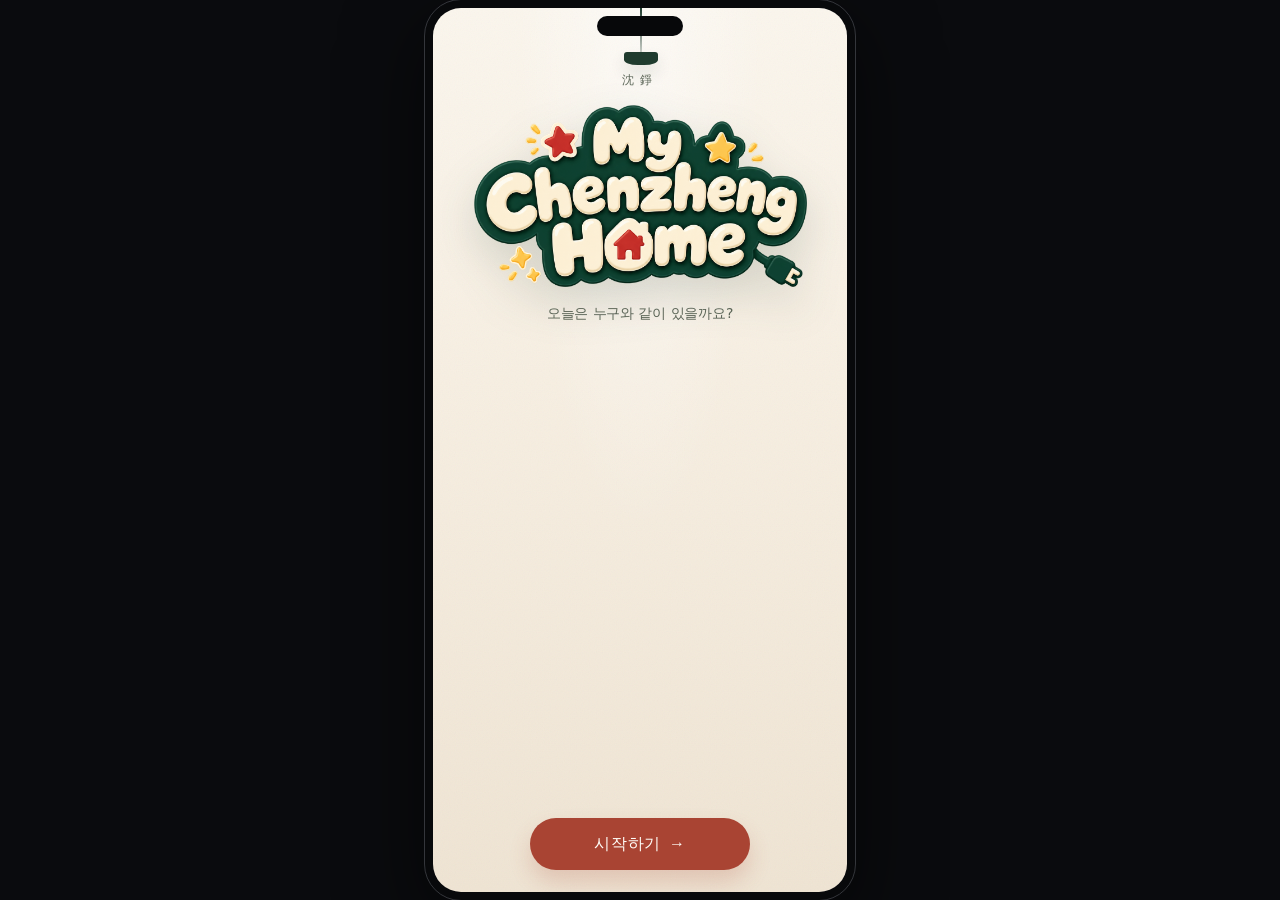
==== commit 9ae5fff8: "Calm room movement and put the main logo on a cleaner first screen. Co-authored-by: Cursor <cursorag" ====
--- a/index.html
+++ b/index.html
@@ -3,7 +3,7 @@
 <head>
   <meta charset="utf-8" />
   <meta name="viewport" content="width=device-width, initial-scale=1, viewport-fit=cover" />
-  <meta name="theme-color" content="#efe8d8" />
+  <meta name="theme-color" content="#F7EFE2" />
   <meta name="apple-mobile-web-app-capable" content="yes" />
   <title>My Chenzheng Home</title>
   <link rel="preconnect" href="https://fonts.googleapis.com" />
@@ -22,27 +22,32 @@
   <div class="desktop-backdrop" aria-hidden="true"></div>
   <div id="app" class="phone-shell">
     <section id="onboarding" class="screen onboard-screen" aria-label="처음 인사">
+      <div class="onboard-paper" aria-hidden="true"></div>
       <div class="onboard-grain" aria-hidden="true"></div>
-      <div class="onboard-icons" aria-hidden="true"></div>
+      <div class="onboard-lamp" aria-hidden="true"></div>
 
       <div id="splashStep" class="onboard-step splash-step">
         <p class="onboard-brand">沈錚</p>
-        <h1 class="home-logo"><span>My Chenzheng</span><em>Home</em></h1>
+        <h1 class="splash-logo">
+          <img src="assets/minichim_mainlogo.png" alt="My Chenzheng Home" />
+        </h1>
         <p class="home-sub">오늘은 누구와 같이 있을까요?</p>
-        <button id="startBtn" class="pill-btn" type="button">START</button>
+        <button id="startBtn" class="pill-btn start-btn" type="button">시작하기</button>
       </div>
 
       <div id="nameStep" class="onboard-step name-step hidden">
+        <img class="mini-logo" src="assets/minichim_mainlogo.png" alt="" />
         <p class="onboard-progress">01 / 02</p>
         <h2 class="onboard-title">당신을 뭐라고 부를까요?</h2>
-        <p class="onboard-help">캐릭터가 이 이름으로 당신을 부릅니다.</p>
+        <p class="onboard-help">이 이름으로 방 안의 사람이 당신을 불러요.</p>
         <input id="personaName" maxlength="16" autocomplete="off" enterkeyhint="done" placeholder="이름을 입력해 주세요" />
         <p id="namePreview" class="name-preview"></p>
-        <button id="nameNextBtn" class="pill-btn" type="button" disabled>다음</button>
+        <button id="nameNextBtn" class="pill-btn" type="button" disabled>다음으로</button>
       </div>
 
       <div id="characterStep" class="onboard-step character-step hidden">
         <button id="switcherBack" class="onboard-back hidden" type="button">‹</button>
+        <img class="mini-logo" src="assets/minichim_mainlogo.png" alt="" />
         <p class="onboard-progress">02 / 02</p>
         <h2 class="onboard-title">오늘은 누구와 같이 있을까요?</h2>
         <p class="onboard-help">나중에 언제든 바꿀 수 있어요.</p>
@@ -128,7 +133,7 @@
 
     <section id="closeScreen" class="screen close-screen hidden" aria-label="가까이 보기">
       <div class="close-gradient"></div>
-      <button id="closeBack" class="round-close" aria-label="돌아가기">×</button>
+      <button id="closeBack" class="ios-close" aria-label="돌아가기">×</button>
       <div class="close-bubble"><p id="closeLine">“……왜요. 싫진 않은데.”</p></div>
       <div class="close-art-wrap">
         <img id="closeImg" src="assets/characters/geonmyeong/close_normal.png" alt="" />
@@ -141,37 +146,47 @@
     <section id="panel" class="panel-screen hidden" aria-label="위젯 패널">
       <header class="panel-header">
         <button id="panelBack" class="panel-back" aria-label="닫기">‹</button>
-        <strong id="panelTitle">LISTEN</strong>
+        <strong id="panelTitle">앨범</strong>
         <button id="resetBtn" class="panel-menu" aria-label="설정">⋯</button>
       </header>
 
       <div id="listenPanel" class="panel-content listen-panel hidden">
-        <div class="album-art">
-          <img id="albumArt" alt="" />
-        </div>
-        <div class="track-title" id="trackTitle"></div>
-        <div class="track-artist" id="trackArtist"></div>
-        <div class="track-index" id="trackIndex">1/4</div>
-        <div class="seek"><span id="currentTime">0:00</span><div class="progress"><div id="progressBar"></div></div><span id="duration">0:00</span></div>
-        <div class="player-controls">
-          <button id="prevBtn" type="button" aria-label="이전곡">Ⅰ◀</button>
-          <button id="playBtn" class="play-main" type="button">▶</button>
-          <button id="nextBtn" type="button" aria-label="다음곡">▶Ⅰ</button>
+        <div class="now-card">
+          <div class="album-art">
+            <img id="albumArt" alt="" />
+          </div>
+          <div class="track-copy">
+            <div class="track-title" id="trackTitle"></div>
+            <div class="track-artist" id="trackArtist"></div>
+            <div class="track-index" id="trackIndex">1/4</div>
+          </div>
+          <div class="seek"><span id="currentTime">0:00</span><div class="progress"><div id="progressBar"></div></div><span id="duration">0:00</span></div>
+          <div class="player-controls">
+            <button id="prevBtn" type="button" aria-label="이전곡">‹‹</button>
+            <button id="playBtn" class="play-main" type="button">▶</button>
+            <button id="nextBtn" type="button" aria-label="다음곡">››</button>
+          </div>
         </div>
         <audio id="audio" preload="metadata"></audio>
-        <div class="track-list" id="trackList"></div>
+        <div class="track-list ios-group" id="trackList"></div>
         <p id="musicState" class="panel-hint">트랙을 바꾸거나 재생할 수 있습니다.</p>
       </div>
 
       <div id="messagePanel" class="panel-content message-panel hidden">
-        <div class="message-heading"><span id="messageHeading">남긴 메시지</span><small>접속과 행동에 따라 조금씩 늘어납니다.</small></div>
-        <div id="messageList" class="message-list"></div>
+        <div class="chat-head">
+          <img id="messageHeadImg" class="chat-head-avatar" alt="" />
+          <div>
+            <strong id="messageHeading">남긴 메시지</strong>
+            <small>접속과 행동에 따라 조금씩 늘어납니다.</small>
+          </div>
+        </div>
+        <div id="messageList" class="message-list chat-thread"></div>
       </div>
 
       <div id="todoPanel" class="panel-content todo-panel hidden">
-        <form id="todoForm" class="todo-form"><input id="todoInput" maxlength="40" placeholder="＋ 할 일 추가하기" /></form>
-        <div id="todoList" class="todo-list"></div>
-        <div class="todo-character">
+        <form id="todoForm" class="todo-form"><input id="todoInput" maxlength="40" placeholder="할 일 추가" /></form>
+        <div id="todoList" class="todo-list ios-group"></div>
+        <div class="todo-note">
           <img id="todoCharacterImg" alt="" />
           <div id="todoReaction">“다 하면 알려줘요.”</div>
         </div>
--- a/styles.css
+++ b/styles.css
@@ -2,7 +2,7 @@
   --bg:#090a0d;--panel:#11141a;--panel2:#171b22;--paper:#e7e5e1;--ink:#111318;
   --text:#f0efeb;--muted:#a6a7aa;--line:rgba(255,255,255,.14);--line2:rgba(255,255,255,.08);
   --warm:#d39a7f;--warm2:#8b5144;--red:#b5494d;--shadow:0 25px 80px rgba(0,0,0,.55);
-  --chibi-height:24%;
+  --chibi-height:31.2%;
   --char-primary:#59634A;--char-secondary:#49362C;--char-accent:#A54E43;--char-warm:#C18A52;
   --theme-primary:var(--char-primary);--theme-secondary:var(--char-secondary);--theme-accent:var(--char-accent);
 }
@@ -10,18 +10,18 @@
 body{display:grid;place-items:center;min-height:100dvh;overflow-x:hidden}.desktop-backdrop{position:fixed;inset:0;background:radial-gradient(circle at 50% 15%,#22242a 0,#111318 32%,#08090c 74%);z-index:-2}.desktop-backdrop:after{content:"";position:absolute;inset:0;background-image:linear-gradient(rgba(255,255,255,.015) 1px,transparent 1px),linear-gradient(90deg,rgba(255,255,255,.012) 1px,transparent 1px);background-size:26px 26px;mask-image:linear-gradient(#000,transparent 75%)}
 .phone-shell{position:relative;width:min(430px,100vw);height:min(920px,100dvh);min-height:680px;overflow:hidden;background:#0b0d11;box-shadow:var(--shadow);isolation:isolate}.screen{position:absolute;inset:0}.setup-screen{z-index:20;background:linear-gradient(180deg,rgba(7,8,11,.74),rgba(9,10,13,.96)),radial-gradient(circle at 70% 26%,#593e39 0,transparent 25%),linear-gradient(135deg,#161820,#0b0d11 52%,#171216)}.setup-vignette{position:absolute;inset:0;background:linear-gradient(90deg,rgba(0,0,0,.48),transparent 42%),radial-gradient(circle at 76% 62%,rgba(202,133,103,.16),transparent 27%);pointer-events:none}.setup-content{position:relative;z-index:1;height:100%;padding:max(44px,env(safe-area-inset-top)) 24px 26px;display:flex;flex-direction:column}.brand-cn{font-family:Georgia,"Times New Roman",serif;font-size:20px;letter-spacing:.06em;margin:0;color:#e5e1d8}.brand-sub{margin:6px 0 0;color:#9e9a93;font-size:11px;letter-spacing:.22em}.setup-copy{margin-top:46px;color:#d2d0cb;font-family:Georgia,"Noto Serif KR",serif;font-size:16px;line-height:1.9}.setup-copy p{margin:0 0 24px}.setup-content label{margin-top:auto;margin-bottom:9px;font-family:Georgia,"Noto Serif KR",serif;font-size:15px;color:#e8e4dd}.name-row{display:flex;gap:9px}.name-row input{min-width:0;flex:1;border:1px solid rgba(255,255,255,.34);border-radius:999px;background:rgba(255,255,255,.03);padding:12px 16px;color:white;outline:none}.name-row input:focus{border-color:#ddd}.arrow-btn{flex:0 0 44px;height:44px;border-radius:50%;border:1px solid rgba(255,255,255,.45);background:#e9e7e2;color:#15171b;font-size:20px}.choice-label{margin:25px 0 12px;color:#d7d4ce;font-family:Georgia,"Noto Serif KR",serif;font-size:14px}.character-choice{display:grid;grid-template-columns:repeat(3,1fr);gap:10px 8px}.choice-card{width:auto;border:0;background:none;padding:0;color:#d8d6d0}.choice-card img,.ghost-avatar{display:grid;place-items:center;width:64px;height:64px;margin:auto;border-radius:50%;border:1px solid rgba(255,255,255,.18);background:#20232a;object-fit:cover;overflow:hidden;filter:grayscale(.12)}.choice-card.selected img{border-color:var(--theme-accent);box-shadow:0 0 0 3px color-mix(in srgb,var(--theme-primary) 35%,transparent),0 0 28px color-mix(in srgb,var(--theme-primary) 40%,transparent)}.choice-card span{display:block;margin-top:7px;font-size:12px}.choice-card small{display:block;margin-top:2px;font-size:9px;letter-spacing:.08em;color:#8a8580}.choice-card.locked{opacity:.28}.device-note{margin:20px 0 0;color:#5f6167;font-size:10px}
 .room-screen{z-index:5;background:#090b0f}.room-stage{position:absolute;inset:0;overflow:hidden;background:#0c0f14}.room-bg{position:absolute;inset:0;background:linear-gradient(180deg,#11161d 0,#14171b 56%,#0b0d10 100%);overflow:hidden}.room-bg:after{content:"";position:absolute;inset:0;background:radial-gradient(circle at 88% 54%,rgba(211,154,127,.14),transparent 25%),linear-gradient(180deg,rgba(0,0,0,.05),rgba(0,0,0,.5));pointer-events:none}.ceiling-line{position:absolute;height:1px;background:#222832;transform-origin:left}.l1{left:0;top:14%;width:75%;transform:rotate(13deg)}.l2{right:-8%;top:13%;width:55%;transform:rotate(-20deg)}.room-window{position:absolute;left:7%;top:16%;width:31%;height:29%;border:7px solid #090b0e;background:linear-gradient(#17202b,#131d28 42%,#080b10);box-shadow:0 0 0 1px #30343a,0 0 36px rgba(55,86,114,.17)}.room-window i{position:absolute;background:#090b0e}.room-window i:nth-child(1){left:48%;top:0;bottom:0;width:5px}.room-window i:nth-child(2){left:0;right:0;top:48%;height:5px}.room-window i:nth-child(3){right:18%;bottom:8%;width:4px;height:24px;box-shadow:8px -14px 0 #111822,16px -5px 0 #0b1118}.room-window i:nth-child(4){left:12%;bottom:8%;width:5px;height:16px;box-shadow:10px -7px 0 #111822,21px -18px 0 #0b1118}.city-lights{position:absolute;left:8%;top:30%;width:28%;height:11%;opacity:.55}.city-lights i{position:absolute;width:2px;height:2px;background:#bd8a62;box-shadow:12px -5px #93674f,29px 4px #d3a176,55px -8px #83574d,81px 3px #b8866f}.shelf{position:absolute;right:8%;top:18%;width:32%;height:17%;border:1px solid #282b30;border-top:6px solid #22262b;background:linear-gradient(90deg,rgba(0,0,0,.12),rgba(255,255,255,.02))}.shelf:before,.shelf:after{content:"";position:absolute;left:0;right:0;height:2px;background:#22262b}.shelf:before{top:34%}.shelf:after{top:68%}.shelf span{position:absolute;bottom:5%;width:9%;height:22%;background:#3a3431}.shelf span:nth-child(1){left:9%;height:45%}.shelf span:nth-child(2){left:27%;background:#222a2f;height:30%}.shelf span:nth-child(3){left:55%;height:55%}.shelf span:nth-child(4){right:9%;background:#25282f;height:37%}.pegboard{position:absolute;right:8%;top:38%;width:32%;height:20%;border:1px solid #25282c;background-image:radial-gradient(#2e3136 1px,transparent 1px);background-size:9px 9px}.pegboard b{position:absolute;width:3px;height:40px;background:#605d58;transform-origin:top;border-radius:4px}.pegboard b:nth-child(1){left:18%;top:18%;transform:rotate(12deg)}.pegboard b:nth-child(2){left:37%;top:22%;height:29px;transform:rotate(-18deg)}.pegboard b:nth-child(3){left:55%;top:13%;height:48px}.pegboard b:nth-child(4){left:72%;top:25%;height:32px;transform:rotate(24deg)}.pegboard b:nth-child(5){left:84%;top:12%;height:55px;transform:rotate(-8deg)}.desk{position:absolute;right:6%;top:58%;width:41%;height:8%;border-top:7px solid #3a3430;background:#17191d;box-shadow:0 14px 0 #0e1013}.desk:before,.desk:after{content:"";position:absolute;top:100%;width:6px;height:110px;background:#17191d}.desk:before{left:8%}.desk:after{right:8%}.lamp{position:absolute;right:16%;top:-58px;width:7px;height:55px;background:#26282c;transform:rotate(7deg);transform-origin:bottom}.lamp:after{content:"";position:absolute;left:-18px;top:-9px;width:42px;height:17px;border-radius:50% 50% 8px 8px;background:#645347;box-shadow:0 11px 30px rgba(229,165,120,.23)}.mug{position:absolute;right:8%;top:-17px;width:18px;height:17px;border:2px solid #56514d;border-radius:3px}.parts{position:absolute;left:15%;top:-9px;width:58px;height:8px;background:#26292e;box-shadow:18px -7px 0 #4b4946,39px 2px 0 #31363a}.chair{position:absolute;right:31%;top:66%;width:46px;height:80px;border:5px solid #202328;border-radius:5px;transform:skew(-3deg);opacity:.9}.bed{position:absolute;left:-4%;bottom:5%;width:51%;height:22%;border-top:7px solid #242327;background:linear-gradient(#24262c,#14161a);transform:skewY(2deg);box-shadow:10px 18px 0 rgba(0,0,0,.22)}.pillow{position:absolute;left:15%;top:7%;width:31%;height:24%;border-radius:8px;background:#333238}.blanket{position:absolute;right:3%;top:22%;width:56%;height:52%;background:linear-gradient(135deg,#24252b,#17191d);border-radius:9px}.toolbox{position:absolute;right:8%;bottom:8%;width:21%;height:10%;border:2px solid #292b30;background:#17191d;box-shadow:inset 0 13px #20242a}.crate{position:absolute;right:31%;bottom:5%;width:17%;height:10%;background:#201d1b;border:2px solid #3a332f}.cable{position:absolute;height:3px;background:#1c2026;border-radius:100%;transform-origin:left}.c1{left:42%;bottom:8%;width:38%;transform:rotate(7deg)}.c2{left:28%;bottom:13%;width:45%;transform:rotate(-9deg)}.warm-light{position:absolute;right:3%;top:47%;width:45%;height:44%;background:radial-gradient(circle,rgba(222,152,112,.13),transparent 60%)}
-.room-topbar{position:absolute;z-index:8;left:0;right:0;top:0;display:flex;justify-content:space-between;align-items:flex-start;padding:max(20px,env(safe-area-inset-top)) 18px 10px;background:linear-gradient(rgba(7,9,12,.62),transparent)}.player-chip{display:flex;align-items:center;gap:6px;font-size:12px;color:#ddd}.person-icon{font-size:14px}.date-time{text-align:right}.date-time span{display:block;color:#bbb;font-size:11px}.date-time strong{display:block;font-weight:400;font-size:21px;letter-spacing:.02em}.room-title-floating{position:absolute;z-index:6;left:18px;top:83px;display:flex;flex-direction:column;gap:2px;text-shadow:0 2px 10px #000}.room-title-floating span{font-family:Georgia,"Times New Roman",serif;font-size:17px}.room-title-floating small{font-size:8px;letter-spacing:.16em;color:#777d85}.widget-rail{position:absolute;z-index:12;right:12px;top:31%;display:flex;flex-direction:column;gap:9px}.rail-btn{position:relative;width:66px;height:67px;border-radius:16px;border:1px solid rgba(255,255,255,.34);background:rgba(14,17,21,.82);backdrop-filter:blur(8px);box-shadow:0 8px 22px rgba(0,0,0,.24);display:flex;flex-direction:column;align-items:center;justify-content:center;gap:5px}.rail-btn:active{transform:scale(.97)}.rail-icon{font-size:24px;font-family:Georgia,serif}.rail-btn small{font-size:8px;letter-spacing:.08em}.badge{position:absolute;right:-3px;top:-4px;display:grid;place-items:center;min-width:19px;height:19px;padding:0 5px;border-radius:999px;background:var(--theme-primary);color:#111;font-size:9px;font-weight:700;border:2px solid #101217}.character{position:absolute;z-index:10;left:53%;top:65%;width:116px;height:176px;transform:translate(-50%,-50%);padding:0;border:0;background:none;transition:left 2.1s cubic-bezier(.3,.85,.3,1),top 2.1s cubic-bezier(.3,.85,.3,1),transform .2s ease}.character img{width:100%;height:100%;object-fit:contain;filter:drop-shadow(0 12px 12px rgba(0,0,0,.48));user-select:none;-webkit-user-drag:none}.character.walking{animation:walkbob .42s ease-in-out infinite alternate}@keyframes walkbob{to{margin-top:-5px;transform:translate(-50%,-50%) rotate(.8deg)}}.speech{position:absolute;z-index:14;max-width:220px;padding:11px 14px;background:rgba(240,238,234,.94);color:#17191d;border-radius:18px 18px 18px 5px;font-size:12px;line-height:1.5;box-shadow:0 8px 24px rgba(0,0,0,.3)}.bottom-actions{position:absolute;z-index:16;left:0;right:0;bottom:max(27px,env(safe-area-inset-bottom));display:flex;justify-content:center;gap:9px}.call-btn{min-width:134px;padding:11px 22px;border-radius:999px;border:1px solid rgba(255,255,255,.55);background:rgba(12,14,18,.76);backdrop-filter:blur(9px);box-shadow:0 7px 20px rgba(0,0,0,.25);font-size:12px}.mini-action{width:39px;height:39px;border-radius:50%;border:1px solid rgba(255,255,255,.28);background:rgba(12,14,18,.78)}.status-text{position:absolute;z-index:7;left:17px;bottom:max(29px,env(safe-area-inset-bottom));font-size:9px;color:#636970;writing-mode:vertical-rl;transform:rotate(180deg);letter-spacing:.12em}
+.room-topbar{position:absolute;z-index:8;left:0;right:0;top:0;display:flex;justify-content:space-between;align-items:flex-start;padding:max(20px,env(safe-area-inset-top)) 18px 10px;background:linear-gradient(rgba(7,9,12,.62),transparent)}.player-chip{display:flex;align-items:center;gap:6px;font-size:12px;color:#ddd}.person-icon{font-size:14px}.date-time{text-align:right}.date-time span{display:block;color:#bbb;font-size:11px}.date-time strong{display:block;font-weight:400;font-size:21px;letter-spacing:.02em}.room-title-floating{position:absolute;z-index:6;left:18px;top:83px;display:flex;flex-direction:column;gap:2px;text-shadow:0 2px 10px #000}.room-title-floating span{font-family:Georgia,"Times New Roman",serif;font-size:17px}.room-title-floating small{font-size:8px;letter-spacing:.16em;color:#777d85}.widget-rail{position:absolute;z-index:12;right:12px;top:31%;display:flex;flex-direction:column;gap:9px}.rail-btn{position:relative;width:66px;height:67px;border-radius:16px;border:1px solid rgba(255,255,255,.34);background:rgba(14,17,21,.82);backdrop-filter:blur(8px);box-shadow:0 8px 22px rgba(0,0,0,.24);display:flex;flex-direction:column;align-items:center;justify-content:center;gap:5px}.rail-btn:active{transform:scale(.97)}.rail-icon{font-size:24px;font-family:Georgia,serif}.rail-btn small{font-size:8px;letter-spacing:.08em}.badge{position:absolute;right:-3px;top:-4px;display:grid;place-items:center;min-width:19px;height:19px;padding:0 5px;border-radius:999px;background:var(--theme-primary);color:#111;font-size:9px;font-weight:700;border:2px solid #101217}.character{position:absolute;z-index:10;left:53%;top:65%;width:116px;height:176px;transform:translate(-50%,-50%);transform-origin:50% 92%;padding:0;border:0;background:none;transition:left 2.1s cubic-bezier(.3,.85,.3,1),top 2.1s cubic-bezier(.3,.85,.3,1)}.character img{width:100%;height:100%;object-fit:contain;filter:drop-shadow(0 12px 12px rgba(0,0,0,.48));user-select:none;-webkit-user-drag:none}.character.walking{animation:walkbob .48s ease-in-out infinite alternate}@keyframes walkbob{from{transform:translate(-50%,-50%) scale(1.035,.94)}to{transform:translate(-50%,-50%) scale(.97,1.045)}}.speech{position:absolute;z-index:14;max-width:220px;padding:11px 14px;background:rgba(240,238,234,.94);color:#17191d;border-radius:18px 18px 18px 5px;font-size:12px;line-height:1.5;box-shadow:0 8px 24px rgba(0,0,0,.3)}.bottom-actions{position:absolute;z-index:16;left:0;right:0;bottom:max(27px,env(safe-area-inset-bottom));display:flex;justify-content:center;gap:9px}.call-btn{min-width:134px;padding:11px 22px;border-radius:999px;border:1px solid rgba(255,255,255,.55);background:rgba(12,14,18,.76);backdrop-filter:blur(9px);box-shadow:0 7px 20px rgba(0,0,0,.25);font-size:12px}.mini-action{width:39px;height:39px;border-radius:50%;border:1px solid rgba(255,255,255,.28);background:rgba(12,14,18,.78)}.status-text{position:absolute;z-index:7;left:17px;bottom:max(29px,env(safe-area-inset-bottom));font-size:9px;color:#636970;writing-mode:vertical-rl;transform:rotate(180deg);letter-spacing:.12em}
 .close-screen{z-index:30;background:linear-gradient(#211d1d,#111216 70%);overflow:hidden}.close-gradient{position:absolute;inset:0;background:radial-gradient(circle at 67% 24%,rgba(208,160,137,.28),transparent 24%),radial-gradient(circle at 36% 76%,rgba(106,65,59,.24),transparent 32%)}.round-close{position:absolute;z-index:8;right:17px;top:max(18px,env(safe-area-inset-top));width:37px;height:37px;border-radius:50%;border:1px solid rgba(255,255,255,.5);background:rgba(0,0,0,.2);font-size:22px;font-weight:200}.close-bubble{position:absolute;z-index:9;left:20px;top:max(64px,calc(env(safe-area-inset-top) + 46px));max-width:230px;padding:12px 18px;border-radius:25px 25px 25px 7px;background:#e9e7e2;color:#16171a;box-shadow:0 8px 30px rgba(0,0,0,.22)}.close-bubble p{margin:0;font-family:Georgia,"Noto Serif KR",serif;font-size:13px;line-height:1.55}.close-art-wrap{position:absolute;inset:7% -7% -3% -13%;display:flex;align-items:flex-end;justify-content:center}.close-art-wrap img{width:112%;height:100%;object-fit:contain;object-position:center bottom;filter:drop-shadow(0 20px 28px rgba(0,0,0,.33));user-select:none;-webkit-user-drag:none}.pet-zone{position:absolute;left:28%;top:16%;width:48%;height:30%;border-radius:50%;touch-action:none}.hearts{position:absolute;inset:0;pointer-events:none}.heart{position:absolute;color:#eb9a9f;font-size:19px;animation:heart 1.2s ease-out forwards}@keyframes heart{0%{opacity:0;transform:scale(.5)}18%{opacity:1}100%{opacity:0;transform:translateY(-65px) scale(1.18)}}.pet-copy{position:absolute;z-index:9;left:0;right:0;bottom:max(30px,env(safe-area-inset-bottom));text-align:center;text-shadow:0 2px 8px #000}.pet-copy span{display:block;font-family:Georgia,"Noto Serif KR",serif;font-size:13px}.pet-copy small{display:block;margin-top:4px;color:#8b8b8c;font-size:9px}
 .panel-screen{z-index:25;background:linear-gradient(180deg,#12151a,#0b0d11 54%,#090a0d);overflow:auto}.panel-header{position:sticky;z-index:5;top:0;height:72px;padding:max(17px,env(safe-area-inset-top)) 16px 11px;display:flex;align-items:center;justify-content:space-between;background:rgba(13,15,19,.91);backdrop-filter:blur(10px);border-bottom:1px solid var(--line2)}.panel-header strong{font-family:Georgia,"Times New Roman",serif;font-size:14px;letter-spacing:.09em;font-weight:500}.panel-back,.panel-menu{width:35px;height:35px;border:0;background:none;font-size:29px}.panel-menu{font-size:20px}.panel-content{padding:22px 19px calc(34px + env(safe-area-inset-bottom));min-height:calc(100% - 72px)}.album-art{position:relative;width:78%;aspect-ratio:1/1;margin:10px auto 18px;background:linear-gradient(180deg,#182531,#0f1720 52%,#101216);border:1px solid rgba(255,255,255,.12);overflow:hidden;box-shadow:0 18px 50px rgba(0,0,0,.34)}.album-art:after{content:"";position:absolute;inset:0;background:linear-gradient(transparent 55%,rgba(0,0,0,.65))}.album-city{position:absolute;left:0;right:0;bottom:0;height:48%}.album-city i{position:absolute;bottom:0;width:14%;background:#080c12;box-shadow:inset 0 0 0 1px #17212a}.album-city i:after{content:"";position:absolute;inset:10px 4px;background-image:radial-gradient(#aa8a6c 1px,transparent 1px);background-size:9px 11px;opacity:.55}.album-city i:nth-child(1){left:0;height:64%}.album-city i:nth-child(2){left:18%;height:83%}.album-city i:nth-child(3){left:40%;height:54%}.album-city i:nth-child(4){left:59%;height:72%}.album-city i:nth-child(5){right:0;height:91%}.album-rain{position:absolute;inset:0;background-image:repeating-linear-gradient(105deg,transparent 0 15px,rgba(174,203,225,.12) 16px 17px);opacity:.45}.track-title{text-align:center;font-family:Georgia,"Times New Roman",serif;font-size:16px}.track-artist{text-align:center;margin-top:5px;font-size:9px;letter-spacing:.15em;color:#868a91}.seek{display:grid;grid-template-columns:34px 1fr 34px;align-items:center;gap:8px;margin-top:22px;font-size:8px;color:#737880}.progress{height:2px;background:#333840}.progress>div{height:100%;width:0;background:#f0efeb}.player-controls{display:flex;align-items:center;justify-content:center;gap:28px;margin:18px 0 25px}.player-controls button{border:0;background:none}.player-controls .play-main{width:48px;height:48px;border:1px solid rgba(255,255,255,.7);border-radius:50%;font-size:17px}.track-list{border-top:1px solid var(--line2)}.track-list div{display:grid;grid-template-columns:35px 1fr;padding:11px 5px;border-bottom:1px solid var(--line2);font-size:11px;color:#9fa1a5}.track-list b{font-weight:500;color:#5d6269}.track-list .active{color:#fff}.track-list .active b{color:#ddd}.panel-hint{text-align:center;color:#51565d;font-size:9px;margin:16px 0 0}.message-heading{margin:8px 2px 19px}.message-heading span{display:block;font-family:Georgia,"Noto Serif KR",serif;font-size:17px}.message-heading small{display:block;color:#686d74;font-size:9px;margin-top:5px}.message-list{display:flex;flex-direction:column;gap:9px}.message-card{display:grid;grid-template-columns:44px 1fr auto;gap:10px;align-items:start;background:#e5e4e0;color:#17191d;border-radius:11px;padding:9px 11px;box-shadow:0 8px 22px rgba(0,0,0,.16)}.message-card img{width:44px;height:44px;border-radius:50%;object-fit:cover;background:#27292d}.message-body strong{display:block;font-size:11px}.message-body p{margin:5px 0 0;font-size:12px;line-height:1.45}.message-card time{font-size:7px;color:#777b80}.todo-form{margin:7px 0 16px}.todo-form input{width:100%;border:0;border-radius:999px;background:#e3e3e1;color:#15171a;padding:12px 17px;outline:none}.todo-list{border-top:1px solid var(--line2)}.todo-item{display:grid;grid-template-columns:25px 1fr 22px;align-items:center;gap:6px;padding:13px 3px;border-bottom:1px solid var(--line2);font-size:12px}.todo-item input{appearance:none;width:18px;height:18px;border:1px solid #aeb0b4;border-radius:3px;background:transparent}.todo-item input:checked{background:#e4e4e0;box-shadow:inset 0 0 0 4px #101318}.todo-item.done span{text-decoration:line-through;color:#666b72}.delete-todo{border:0;background:none;color:#555a61;font-size:18px}.todo-character{position:absolute;left:0;right:0;bottom:calc(22px + env(safe-area-inset-bottom));display:flex;align-items:flex-end;justify-content:center;pointer-events:none}.todo-character img{width:115px;height:145px;object-fit:contain}.todo-character div{position:relative;max-width:180px;margin:0 0 35px -10px;padding:10px 13px;background:#e5e4e0;color:#16181b;border-radius:17px 17px 17px 5px;font-size:11px;line-height:1.5}.todo-panel{position:relative;padding-bottom:190px}.moment-date{font-family:Georgia,"Times New Roman",serif;font-size:14px;margin:12px 0 24px}.polaroid{width:78%;margin:0 auto;transform:rotate(-1.8deg);background:#dedbd5;color:#2d2b2a;padding:10px 10px 16px;box-shadow:0 16px 45px rgba(0,0,0,.42)}.polaroid-scene{position:relative;aspect-ratio:1/1;overflow:hidden;background:linear-gradient(#17202a,#17191d 54%,#101216)}.mini-room{position:absolute;inset:0;background:radial-gradient(circle at 76% 37%,rgba(199,136,102,.28),transparent 25%),linear-gradient(90deg,#0d1015 18%,transparent 18% 50%,#11151b 50%)}.polaroid-scene img{position:absolute;left:45%;bottom:-6%;width:48%;height:60%;object-fit:contain}.polaroid p{font-family:"Comic Sans MS","Noto Sans KR",cursive;font-size:11px;line-height:1.55;margin:10px 4px 0}.moment-panel blockquote{text-align:center;font-family:Georgia,"Noto Serif KR",serif;font-size:13px;line-height:1.8;color:#c2c0ba;margin:35px 0 0}.toast{position:absolute;z-index:100;left:50%;bottom:88px;transform:translateX(-50%);max-width:84%;padding:10px 14px;border-radius:999px;background:#e8e7e3;color:#141619;font-size:11px;box-shadow:0 10px 28px rgba(0,0,0,.35);text-align:center}
 @media(min-width:520px){.phone-shell{border-radius:36px;border:8px solid #08090b;outline:1px solid #34363b}.phone-shell:before{content:"";position:absolute;z-index:200;top:8px;left:50%;transform:translateX(-50%);width:86px;height:20px;border-radius:999px;background:#07080a;pointer-events:none}}
 @media(max-width:519px){body{display:block}.phone-shell{width:100vw;height:100dvh;min-height:620px}.desktop-backdrop{display:none}}
 
 /* Real assets: room photo, unstretched chibi, bottom-anchored close-up */
-.room-stage{--chibi-height:26%}
+.room-stage{--chibi-height:31.2%}
 .room-bg{background:#0c0f14}
 .room-bg img{position:absolute;inset:0;width:100%;height:100%;object-fit:cover;object-position:center;pointer-events:none}
 .room-bg:after{content:"";position:absolute;inset:0;background:linear-gradient(180deg,rgba(7,9,12,.64) 0,rgba(7,9,12,.32) 11%,rgba(7,9,12,.08) 26%,rgba(7,9,12,.06) 62%,rgba(7,9,12,.46) 100%);pointer-events:none}
-.character{width:calc(var(--chibi-height) * .72);height:var(--chibi-height);background:transparent}
+.character{width:auto;height:var(--chibi-height);aspect-ratio:2/3;max-width:44%;background:transparent}
 .character img{width:100%;height:100%;object-fit:contain;object-position:center bottom;background:transparent}
 .close-art-wrap{inset:auto 0 0 0;height:78%;align-items:flex-end;justify-content:center}
 .close-art-wrap img{width:auto;max-width:100%;height:100%;object-fit:contain;object-position:center bottom}
@@ -51,67 +51,66 @@
 .name-plate--overpainted.name-plate--scratch .name-plate-stroke:after{content:"";position:absolute;inset:10% 8% 20% 4%;background:repeating-linear-gradient(-16deg,transparent 0 4px,rgba(8,12,14,.4) 4px 5px);opacity:.75;border-radius:inherit}
 .name-plate--overpainted.name-plate--splash .name-plate-splash{display:block;z-index:3;left:-12px;top:-8px;right:-16px;bottom:-4px;background:radial-gradient(circle at 12% 18%,var(--splash-primary,#D84845) 0 3px,transparent 4px),radial-gradient(circle at 82% 12%,var(--splash-secondary,#197F7A) 0 3.5px,transparent 5px),radial-gradient(circle at 94% 58%,var(--splash-primary,#D84845) 0 2.4px,transparent 3.4px),radial-gradient(circle at 8% 78%,var(--splash-secondary,#197F7A) 0 3px,transparent 4.2px),radial-gradient(circle at 68% 6%,var(--splash-primary,#D84845) 0 2px,transparent 3px),radial-gradient(circle at 38% 92%,var(--splash-secondary,#197F7A) 0 2.2px,transparent 3.2px),radial-gradient(circle at 54% 24%,var(--splash-primary,#D84845) 0 1.6px,transparent 2.4px);opacity:calc(.88 * var(--plate-intensity,.85))}
 
-html{--onboard-cream:#efe8d8;--onboard-ink:#2f382c;--onboard-muted:#6d7264}
+html{--onboard-cream:#F7EFE2;--onboard-ink:#1F3B2E;--onboard-muted:#6A7468;--onboard-rose:#A94433;--onboard-jade:#6E9F8F}
 html,body,:root{transition:--char-primary .32s ease,--char-secondary .32s ease,--char-accent .32s ease,--char-warm .32s ease}
 html.skip-onboard #onboarding{display:none!important}
 
-.onboard-screen{z-index:22;background:radial-gradient(circle at 18% 12%,rgba(165,78,67,.12),transparent 22%),radial-gradient(circle at 88% 18%,rgba(89,99,74,.16),transparent 26%),linear-gradient(180deg,var(--onboard-cream),#e7dfcd 58%,#ddd4c2);color:var(--onboard-ink);overflow:hidden;transition:background .32s ease}
-.onboard-screen.is-themed{background:radial-gradient(circle at 16% 10%,color-mix(in srgb,var(--char-accent) 18%,transparent),transparent 24%),radial-gradient(circle at 90% 16%,color-mix(in srgb,var(--char-primary) 22%,transparent),transparent 28%),linear-gradient(180deg,var(--onboard-cream),color-mix(in srgb,var(--char-secondary) 10%,#e7dfcd) 70%,#ddd4c2)}
-.onboard-grain,.onboard-icons{position:absolute;inset:0;pointer-events:none}
-.onboard-grain{opacity:.18;background-image:url("data:image/svg+xml,%3Csvg xmlns='http://www.w3.org/2000/svg' width='140' height='140'%3E%3Cfilter id='n'%3E%3CfeTurbulence type='fractalNoise' baseFrequency='.85' numOctaves='2' stitchTiles='stitch'/%3E%3C/filter%3E%3Crect width='140' height='140' filter='url(%23n)' opacity='.55'/%3E%3C/svg%3E")}
-.onboard-icons{opacity:.11;background:
-  radial-gradient(circle at 12% 72%,#2f382c 0 1.2px,transparent 1.6px),
-  radial-gradient(circle at 82% 80%,#a54e43 0 1.4px,transparent 1.8px),
-  radial-gradient(circle at 70% 12%,#314034 0 1px,transparent 1.5px);
-}
-.onboard-icons:before,.onboard-icons:after{content:"";position:absolute;opacity:.55}
-.onboard-icons:before{left:18px;bottom:22%;width:34px;height:10px;border:1.5px solid #314034;border-radius:2px;transform:rotate(-12deg)}
-.onboard-icons:after{right:22px;top:18%;width:18px;height:18px;border:1.6px solid #a54e43;border-radius:3px}
+.onboard-screen{z-index:22;background:linear-gradient(180deg,#FBF6ED 0%,var(--onboard-cream) 42%,#EFE4D3 100%);color:var(--onboard-ink);overflow:hidden;transition:background .32s ease}
+.onboard-screen.is-themed{background:radial-gradient(circle at 16% 10%,color-mix(in srgb,var(--char-accent) 12%,transparent),transparent 24%),radial-gradient(circle at 90% 16%,color-mix(in srgb,var(--char-primary) 14%,transparent),transparent 28%),linear-gradient(180deg,#FBF6ED,color-mix(in srgb,var(--char-secondary) 8%,var(--onboard-cream)) 70%,#EFE4D3)}
+.onboard-paper,.onboard-grain,.onboard-lamp{position:absolute;inset:0;pointer-events:none}
+.onboard-paper{background:radial-gradient(ellipse at 50% 0%,rgba(255,255,255,.55),transparent 42%)}
+.onboard-grain{opacity:.1;background-image:url("data:image/svg+xml,%3Csvg xmlns='http://www.w3.org/2000/svg' width='140' height='140'%3E%3Cfilter id='n'%3E%3CfeTurbulence type='fractalNoise' baseFrequency='.85' numOctaves='2' stitchTiles='stitch'/%3E%3C/filter%3E%3Crect width='140' height='140' filter='url(%23n)' opacity='.55'/%3E%3C/svg%3E")}
+.onboard-lamp{inset:auto;left:50%;top:0;width:1.5px;height:46px;background:linear-gradient(#1F3B2E,rgba(31,59,46,.2));transform-origin:top center;animation:lamp-sway 5.6s ease-in-out infinite}
+.onboard-lamp:after{content:"";position:absolute;left:50%;bottom:-11px;width:34px;height:13px;margin-left:-17px;background:#1F3B2E;border-radius:3px 3px 40% 40%;box-shadow:0 8px 16px rgba(31,59,46,.12)}
+@keyframes lamp-sway{0%,100%{transform:rotate(-1.4deg)}50%{transform:rotate(1.4deg)}}
 
 .onboard-step{position:absolute;inset:0;display:flex;flex-direction:column;align-items:center;padding:max(28px,env(safe-area-inset-top)) 22px max(22px,env(safe-area-inset-bottom));z-index:1}
-.splash-step{justify-content:center;gap:10px}
-.onboard-brand{margin:0 0 10px;font-family:Georgia,"Times New Roman",serif;letter-spacing:.38em;font-size:12px;color:#5c6554}
-.home-logo{margin:0;text-align:center;font-family:Fredoka,Nunito,"Avenir Next Rounded","Hiragino Maru Gothic ProN",ui-rounded,system-ui,sans-serif;font-weight:650;line-height:.92;color:#314034;text-shadow:0 1px 0 rgba(255,255,255,.35);position:relative}
-.home-logo span{display:block;font-size:clamp(28px,8vw,34px)}
-.home-logo em{display:block;margin-top:4px;font-style:normal;font-size:clamp(42px,12vw,54px)}
-.home-logo:before,.home-logo:after{content:"";position:absolute;width:7px;height:7px;border-radius:50%;background:#314034;opacity:.28}
-.home-logo:before{left:-10px;top:8px}
-.home-logo:after{right:-6px;bottom:10px;width:9px;height:7px;border-radius:2px 6px 2px 6px;background:#a54e43}
-.home-sub{margin:16px 0 28px;color:#6a705f;font-size:13px;text-align:center}
-.pill-btn{min-height:48px;min-width:148px;padding:12px 28px;border:0;border-radius:999px;background:#314034;color:#f4efe4;font-family:Fredoka,Nunito,ui-rounded,sans-serif;font-size:16px;letter-spacing:.08em;box-shadow:0 6px 0 #1d241c;transition:transform .12s ease,box-shadow .12s ease,background .28s ease}
-.pill-btn:active{transform:scale(.96) translateY(3px);box-shadow:0 2px 0 #1d241c}
-.pill-btn:disabled{opacity:.38;box-shadow:none;transform:none}
-.pill-btn.ghost{background:transparent;color:#314034;box-shadow:none;border:1px solid rgba(49,64,52,.28)}
-.onboard-screen.is-themed .pill-btn,.confirm-go{background:var(--char-accent);box-shadow:0 6px 0 color-mix(in srgb,var(--char-secondary) 70%,#1d241c)}
-
-.onboard-progress{margin:8px 0 18px;font-size:11px;letter-spacing:.18em;color:#7a806f}
-.onboard-title{margin:0 0 8px;text-align:center;font-family:Fredoka,Nunito,ui-rounded,sans-serif;font-size:22px;line-height:1.35;color:#2f382c}
-.onboard-help{margin:0 0 22px;text-align:center;font-size:12px;color:#6d7264;line-height:1.5}
-.name-step input,.rename-card input{width:min(320px,100%);height:54px;border:1.5px solid rgba(49,64,52,.22);border-radius:18px;background:rgba(255,255,255,.62);text-align:center;color:#2b3228;outline:none;font-size:16px}
-.name-step input:focus,.rename-card input:focus{border-color:#314034;background:#fff}
-.name-preview{min-height:36px;margin:14px 0 22px;text-align:center;font-size:12px;color:#5c6354}
+.splash-step{justify-content:flex-start;padding-top:max(64px,calc(env(safe-area-inset-top) + 46px))}
+.onboard-brand{margin:0 0 16px;font-family:Georgia,"Songti SC","Noto Serif KR",serif;letter-spacing:.46em;font-size:12px;color:#5C6658}
+.splash-logo{margin:0;width:min(90%,356px)}
+.splash-logo img{display:block;width:100%;height:auto;filter:drop-shadow(0 18px 22px rgba(31,59,46,.16))}
+.home-sub{margin:18px 0 0;color:#5E6759;font-size:14px;text-align:center;letter-spacing:-.01em}
+.mini-logo{width:132px;height:auto;margin:8px 0 10px;filter:drop-shadow(0 8px 10px rgba(31,59,46,.1))}
+.character-step .mini-logo{width:104px;margin:4px 0 6px}
+.onboard-screen:has(.name-step:not(.hidden)) .onboard-lamp,
+.onboard-screen:has(.character-step:not(.hidden)) .onboard-lamp{opacity:0}
+.pill-btn{min-height:52px;min-width:168px;padding:13px 28px;border:0;border-radius:999px;background:var(--onboard-rose);color:#fffdf8;font-family:Fredoka,Nunito,ui-rounded,sans-serif;font-size:16px;letter-spacing:.04em;box-shadow:0 12px 22px rgba(169,68,51,.2);transition:transform .12s ease,box-shadow .12s ease,background .28s ease}
+.pill-btn:active{transform:scale(.97) translateY(1px);box-shadow:0 6px 12px rgba(169,68,51,.16)}
+.pill-btn:disabled{opacity:.34;box-shadow:none;transform:none}
+.pill-btn.ghost{background:transparent;color:var(--onboard-ink);box-shadow:none;border:1px solid rgba(31,59,46,.2)}
+.start-btn{margin-top:auto;min-width:220px}
+.start-btn:after{content:"→";margin-left:8px;font-weight:500}
+.onboard-screen.is-themed .pill-btn,.confirm-go{background:var(--char-accent);box-shadow:0 12px 22px color-mix(in srgb,var(--char-accent) 28%,transparent)}
+
+.onboard-progress{margin:2px 0 14px;font-size:11px;letter-spacing:.2em;color:#8A9184}
+.onboard-title{margin:0 0 8px;text-align:center;font-family:Fredoka,Nunito,ui-rounded,sans-serif;font-size:22px;line-height:1.4;color:var(--onboard-ink);letter-spacing:-.02em}
+.onboard-help{margin:0 0 22px;text-align:center;font-size:13px;color:var(--onboard-muted);line-height:1.55}
+.name-step input,.rename-card input{width:min(320px,100%);height:56px;border:1px solid rgba(31,59,46,.1);border-radius:20px;background:#fffdf8;text-align:center;color:#243328;outline:none;font-size:16px;box-shadow:0 8px 20px rgba(31,59,46,.05)}
+.name-step input:focus,.rename-card input:focus{border-color:var(--onboard-ink);background:#fff}
+.name-preview{min-height:44px;margin:16px 0 18px;padding:0 18px;text-align:center;font-size:13px;color:#4E584C;line-height:1.5}
+.name-preview:not(:empty){background:#fffdf8;border-radius:16px;padding:12px 16px;box-shadow:0 6px 16px rgba(31,59,46,.05)}
 .name-step .pill-btn{margin-top:auto}
 
 .character-step{align-items:stretch;overflow:auto;padding-bottom:calc(176px + env(safe-area-inset-bottom))}
-.character-step .onboard-title,.character-step .onboard-help,.character-step .onboard-progress{align-self:center}
-.onboard-back{position:absolute;left:14px;top:max(16px,env(safe-area-inset-top));width:44px;height:44px;border:0;background:none;font-size:28px;color:#314034}
+.character-step .mini-logo,.character-step .onboard-title,.character-step .onboard-help,.character-step .onboard-progress{align-self:center}
+.onboard-back{position:absolute;left:14px;top:max(16px,env(safe-area-inset-top));width:44px;height:44px;border:0;background:none;font-size:28px;color:var(--onboard-ink)}
 .home-choice{display:grid;grid-template-columns:repeat(2,minmax(0,1fr));gap:12px;width:100%}
-.home-card{position:relative;min-height:196px;padding:14px 10px 12px;border:1.5px solid rgba(47,56,44,.16);border-radius:22px;background:color-mix(in srgb,var(--card-tint,#efe8d8) 28%,rgba(255,255,255,.55));color:#2f382c;opacity:.72;box-shadow:0 1px 0 rgba(255,255,255,.4);transition:transform .28s ease,opacity .28s ease,border-color .28s ease,box-shadow .28s ease}
+.home-card{position:relative;min-height:196px;padding:16px 10px 14px;border:1px solid rgba(31,59,46,.08);border-radius:22px;background:#fffdf8;color:var(--onboard-ink);opacity:.88;box-shadow:0 8px 18px rgba(31,59,46,.05);transition:transform .28s ease,opacity .28s ease,border-color .28s ease,box-shadow .28s ease}
 .home-card img{width:86px;height:96px;margin:0 auto;object-fit:contain;object-position:center bottom;display:block}
 .home-card strong,.home-card small,.home-card em{display:block;text-align:center}
-.home-card strong{margin-top:6px;font-size:14px;font-family:Fredoka,Nunito,ui-rounded,sans-serif}
+.home-card strong{margin-top:8px;font-size:15px;font-family:Fredoka,Nunito,ui-rounded,sans-serif}
 .home-card small{margin-top:2px;font-family:Georgia,serif;font-size:11px;color:#5d6456}
-.home-card em{margin-top:4px;font-style:normal;font-size:10px;color:#747a6c}
-.home-card-check{position:absolute;right:10px;top:10px;width:18px;height:18px;border-radius:50%;background:var(--char-accent,#A54E43);color:#fff;font-size:11px;line-height:18px;opacity:0}
-.home-card.selected{opacity:1;transform:translateY(-5px);border-color:var(--char-accent);box-shadow:0 8px 20px color-mix(in srgb,var(--char-accent) 28%,transparent)}
-.home-card.selected .home-card-check{opacity:1}
+.home-card em{margin-top:5px;font-style:normal;font-size:11px;color:#7A8476}
+.home-card-check{position:absolute;right:12px;top:12px;width:20px;height:20px;border-radius:50%;border:1.5px solid #C8CEC3;background:#fff;color:transparent;font-size:11px;line-height:18px;opacity:1}
+.home-card.selected{opacity:1;transform:translateY(-4px);border-color:var(--char-accent,#A94433);box-shadow:0 12px 24px color-mix(in srgb,var(--char-accent,#A94433) 18%,transparent)}
+.home-card.selected .home-card-check{border-color:var(--char-accent,#A94433);background:var(--char-accent,#A94433);color:#fff}
 .home-card.selected img{animation:chibi-pop .55s ease}
 @keyframes chibi-pop{0%,100%{transform:translateY(0)}40%{transform:translateY(-4px)}}
-.home-card-mark{position:absolute;pointer-events:none;opacity:.28}
+.home-card-mark{position:absolute;pointer-events:none;opacity:.18}
 .home-card[data-mark="gear"] .home-card-mark{right:12px;bottom:14px;width:12px;height:12px;border:1.5px solid #314034;border-radius:50%;box-shadow:0 0 0 2px color-mix(in srgb,#314034 20%,transparent)}
 .home-card[data-mark="tag"] .home-card-mark{left:10px;top:12px;width:22px;height:10px;border:1px solid #38483F;background:rgba(56,72,63,.12)}
 .home-card[data-mark="tape"] .home-card-mark{left:50%;top:8px;width:28px;height:8px;background:#d8d8d2;border:1px dashed #a96d70;transform:translateX(-50%) rotate(-8deg)}
-.home-card[data-mark="gold"] .home-card-mark{right:12px;top:12px;width:10px;height:10px;border-radius:50%;background:#C9A75D;box-shadow:0 0 0 3px rgba(201,167,93,.2)}
+.home-card[data-mark="gold"] .home-card-mark{right:12px;top:40px;width:10px;height:10px;border-radius:50%;background:#C9A75D;box-shadow:0 0 0 3px rgba(201,167,93,.2)}
 .home-card[data-mark="stamp"] .home-card-mark{right:10px;bottom:12px;width:16px;height:16px;border:1.5px solid #9E5148;border-radius:2px;transform:rotate(12deg)}
 .home-card--paint .home-card-name{position:relative}
 .home-card--paint .home-card-ghost{position:absolute;left:8px;top:-2px;font-size:16px;letter-spacing:.2em;color:#8a9396;opacity:.2;filter:blur(1px);pointer-events:none}
@@ -119,10 +118,10 @@
 .home-card--paint:before{left:10px;top:46%;width:36%;height:8px;background:linear-gradient(90deg,transparent,rgba(25,127,122,.28),transparent);transform:rotate(-8deg)}
 .home-card--paint:after{right:14px;top:18px;width:7px;height:7px;border-radius:50%;background:#D84845;box-shadow:10px 18px 0 0 #197F7A, -6px 28px 0 -1px #D84845;opacity:.55}
 
-.confirm-panel{position:absolute;left:12px;right:12px;bottom:max(12px,env(safe-area-inset-bottom));padding:14px 14px 12px;border-radius:22px;background:rgba(255,250,240,.92);box-shadow:0 10px 30px rgba(47,40,28,.16);display:flex;flex-direction:column;align-items:center;gap:3px;z-index:3}
-.confirm-panel strong{font-family:Fredoka,Nunito,ui-rounded,sans-serif;font-size:16px}
+.confirm-panel{position:absolute;left:12px;right:12px;bottom:max(12px,env(safe-area-inset-bottom));padding:16px 14px 12px;border-radius:24px;background:rgba(255,253,248,.96);box-shadow:0 16px 36px rgba(31,59,46,.14);display:flex;flex-direction:column;align-items:center;gap:3px;z-index:3}
+.confirm-panel strong{font-family:Fredoka,Nunito,ui-rounded,sans-serif;font-size:17px}
 .confirm-panel span{font-family:Georgia,serif;font-size:12px;color:#5d6456}
-.confirm-panel p{margin:6px 0 10px;font-size:13px;color:#3b4036;text-align:center}
+.confirm-panel p{margin:6px 0 12px;font-size:13px;color:#3b4036;text-align:center}
 .confirm-panel .pill-btn{width:100%}
 
 .onboard-screen.is-leaving{opacity:0;transition:opacity .45s ease}
@@ -149,6 +148,196 @@
 @media(max-width:390px){
   .home-card{min-height:184px;padding:12px 8px 10px}
   .home-card img{width:78px;height:88px}
-  .home-logo span{font-size:26px}
-  .home-logo em{font-size:40px}
-}
+  .splash-logo{width:min(90%,300px)}
+  .mini-logo{width:116px}
+}
+
+/* iOS / Toss-like panels + close */
+.panel-screen{
+  background:#F4F5F7;
+  color:#191F28;
+  overflow:auto;
+  font-family:-apple-system,BlinkMacSystemFont,"SF Pro Text","Noto Sans KR",sans-serif;
+}
+.panel-header{
+  height:auto;
+  min-height:58px;
+  padding:max(14px,env(safe-area-inset-top)) 8px 10px;
+  background:rgba(244,245,247,.86);
+  backdrop-filter:saturate(180%) blur(18px);
+  border-bottom:1px solid #E5E8EB;
+}
+.panel-header strong{
+  font-family:-apple-system,BlinkMacSystemFont,"SF Pro Display","Noto Sans KR",sans-serif;
+  font-size:17px;
+  letter-spacing:-.02em;
+  font-weight:700;
+  color:#191F28;
+}
+.panel-back,.panel-menu{
+  width:40px;
+  height:40px;
+  border:0;
+  background:none;
+  color:#191F28;
+  font-size:28px;
+  line-height:1;
+}
+.panel-menu{font-size:22px;letter-spacing:.08em}
+.panel-content{padding:18px 20px calc(36px + env(safe-area-inset-bottom));min-height:calc(100% - 58px)}
+
+.now-card{
+  padding:22px 18px 18px;
+  border-radius:24px;
+  background:#fff;
+  box-shadow:0 8px 24px rgba(25,31,40,.06);
+}
+.album-art{
+  width:72%;
+  margin:0 auto 20px;
+  border:0;
+  border-radius:22px;
+  background:#F2F4F6;
+  box-shadow:0 16px 40px rgba(25,31,40,.16);
+  overflow:hidden;
+}
+.album-art img{border-radius:22px;object-fit:cover}
+.track-copy{text-align:center}
+.track-title{font-family:-apple-system,BlinkMacSystemFont,"Noto Sans KR",sans-serif;font-size:20px;font-weight:700;letter-spacing:-.03em;color:#191F28}
+.track-artist{margin-top:6px;font-size:13px;letter-spacing:0;color:#8B95A1}
+.track-index{margin-top:4px;font-size:12px;letter-spacing:0;color:#B0B8C1}
+.seek{margin-top:20px;font-size:11px;color:#8B95A1}
+.progress{height:4px;border-radius:999px;background:#E5E8EB;overflow:hidden}
+.progress>div{background:var(--char-accent,#3182F6);border-radius:999px}
+.player-controls{gap:36px;margin:20px 0 4px}
+.player-controls button{color:#191F28;font-size:20px}
+.player-controls .play-main{
+  width:64px;height:64px;border:0;border-radius:50%;
+  background:var(--char-accent,#3182F6);color:#fff;font-size:20px;
+  box-shadow:0 8px 18px color-mix(in srgb,var(--char-accent,#3182F6) 36%,transparent);
+}
+.ios-group{
+  margin-top:16px;
+  border-radius:18px;
+  background:#fff;
+  overflow:hidden;
+  box-shadow:0 4px 16px rgba(25,31,40,.04);
+}
+.track-list{border-top:0}
+.track-list div{
+  display:grid;
+  grid-template-columns:36px 1fr;
+  padding:14px 16px;
+  border-bottom:1px solid #F2F4F6;
+  font-size:15px;
+  color:#333D4B;
+}
+.track-list div:last-child{border-bottom:0}
+.track-list b{font-weight:600;color:#8B95A1}
+.track-list .active{color:var(--char-accent,#3182F6);background:#F8FAFB}
+.track-list .active b{color:var(--char-accent,#3182F6)}
+.panel-hint{color:#8B95A1;font-size:12px;margin:14px 0 0}
+
+.chat-head{
+  display:flex;align-items:center;gap:12px;
+  padding:4px 2px 18px;
+}
+.chat-head-avatar{
+  width:48px;height:48px;border-radius:50%;object-fit:cover;object-position:50% 18%;
+  background:#E8EBED;
+}
+.chat-head strong{display:block;font-size:17px;font-weight:700;letter-spacing:-.02em}
+.chat-head small{display:block;margin-top:3px;font-size:12px;color:#8B95A1}
+.chat-thread{display:flex;flex-direction:column;gap:14px}
+.chat-row{display:grid;grid-template-columns:36px 1fr;gap:8px;align-items:flex-start}
+.chat-avatar{width:36px;height:36px;border-radius:50%;object-fit:cover;object-position:50% 18%;background:#E8EBED}
+.chat-meta{display:flex;align-items:baseline;gap:6px;margin:0 0 4px 2px}
+.chat-meta strong{font-size:12px;font-weight:600;color:#4E5968}
+.chat-meta time{font-size:11px;color:#B0B8C1}
+.chat-bubble{
+  margin:0;max-width:86%;padding:11px 14px;
+  background:#fff;color:#191F28;border-radius:18px 18px 18px 6px;
+  font-size:15px;line-height:1.5;
+  box-shadow:0 2px 8px rgba(25,31,40,.04);
+}
+
+.todo-form{margin:0 0 12px}
+.todo-form input{
+  width:100%;border:0;border-radius:16px;background:#fff;color:#191F28;
+  padding:15px 16px;outline:none;box-shadow:0 4px 16px rgba(25,31,40,.04);
+}
+.todo-form input::placeholder{color:#B0B8C1}
+.todo-list{border-top:0}
+.todo-item{
+  display:grid;grid-template-columns:28px 1fr 28px;align-items:center;gap:8px;
+  padding:14px 14px;border-bottom:1px solid #F2F4F6;font-size:16px;color:#191F28;
+}
+.todo-item:last-child{border-bottom:0}
+.ios-check{position:relative;width:22px;height:22px;display:grid;place-items:center}
+.ios-check input{appearance:none;position:absolute;inset:0;margin:0;opacity:0}
+.ios-check i{
+  position:relative;display:block;width:22px;height:22px;border-radius:50%;border:1.6px solid #D1D6DB;background:#fff;
+}
+.ios-check input:checked + i{
+  border-color:var(--char-accent,#3182F6);
+  background:var(--char-accent,#3182F6);
+  box-shadow:none;
+}
+.ios-check input:checked + i:after{
+  content:"";position:absolute;left:8px;top:5px;width:6px;height:10px;
+  border:solid #fff;border-width:0 2px 2px 0;transform:rotate(45deg);
+}
+.todo-item.done span{text-decoration:line-through;color:#B0B8C1}
+.delete-todo{border:0;background:none;color:#B0B8C1;font-size:20px}
+.todo-panel{position:relative;padding-bottom:168px}
+.todo-note{
+  position:absolute;left:20px;right:20px;bottom:calc(22px + env(safe-area-inset-bottom));
+  display:flex;align-items:flex-end;gap:8px;pointer-events:none;
+}
+.todo-note img{width:86px;height:108px;object-fit:contain}
+.todo-note div{
+  flex:1;margin:0 0 18px;padding:12px 14px;
+  background:#fff;color:#191F28;border-radius:18px 18px 18px 6px;
+  font-size:14px;line-height:1.5;
+  box-shadow:0 8px 24px rgba(25,31,40,.08);
+}
+
+.moment-date{font-family:-apple-system,BlinkMacSystemFont,sans-serif;font-size:15px;font-weight:600;color:#4E5968;margin:4px 0 18px}
+.polaroid{
+  width:100%;margin:0;transform:none;background:#fff;color:#191F28;
+  padding:12px 12px 16px;border-radius:20px;
+  box-shadow:0 10px 28px rgba(25,31,40,.08);
+}
+.polaroid-scene{border-radius:14px}
+.polaroid p{font-family:-apple-system,BlinkMacSystemFont,"Noto Sans KR",sans-serif;font-size:14px;margin:12px 6px 0;color:#333D4B}
+.moment-panel blockquote{font-family:-apple-system,BlinkMacSystemFont,"Noto Sans KR",sans-serif;font-size:14px;color:#8B95A1;margin:28px 8px 0}
+
+.close-screen{background:#14161A}
+.close-gradient{
+  background:
+    radial-gradient(circle at 70% 18%,color-mix(in srgb,var(--char-warm,#d39a7f) 26%,transparent),transparent 28%),
+    radial-gradient(circle at 30% 80%,color-mix(in srgb,var(--char-secondary,#49362C) 40%,transparent),transparent 34%),
+    linear-gradient(180deg,#1b1d22 0%,#121418 70%);
+}
+.ios-close{
+  position:absolute;z-index:8;left:16px;top:max(16px,env(safe-area-inset-top));
+  width:36px;height:36px;border:0;border-radius:50%;
+  background:rgba(255,255,255,.16);color:#fff;font-size:22px;font-weight:300;
+  backdrop-filter:blur(14px);
+}
+.close-bubble{
+  left:18px;right:18px;top:max(64px,calc(env(safe-area-inset-top) + 48px));
+  max-width:none;width:fit-content;max-width:78%;
+  padding:13px 16px;border-radius:20px 20px 20px 8px;
+  background:#fff;color:#191F28;box-shadow:0 10px 28px rgba(0,0,0,.18);
+}
+.close-bubble p{margin:0;font-family:-apple-system,BlinkMacSystemFont,"Noto Sans KR",sans-serif;font-size:15px;line-height:1.5}
+.pet-copy{
+  left:20px;right:20px;bottom:max(24px,env(safe-area-inset-bottom));
+  padding:10px 14px;border-radius:16px;
+  background:rgba(20,22,26,.46);backdrop-filter:blur(12px);
+  text-shadow:none;
+}
+.pet-copy span{font-family:-apple-system,BlinkMacSystemFont,"Noto Sans KR",sans-serif;font-size:14px;font-weight:600}
+.pet-copy small{margin-top:3px;color:rgba(255,255,255,.62);font-size:11px}
+.pet-zone{left:24%;top:10%;width:52%;height:32%}
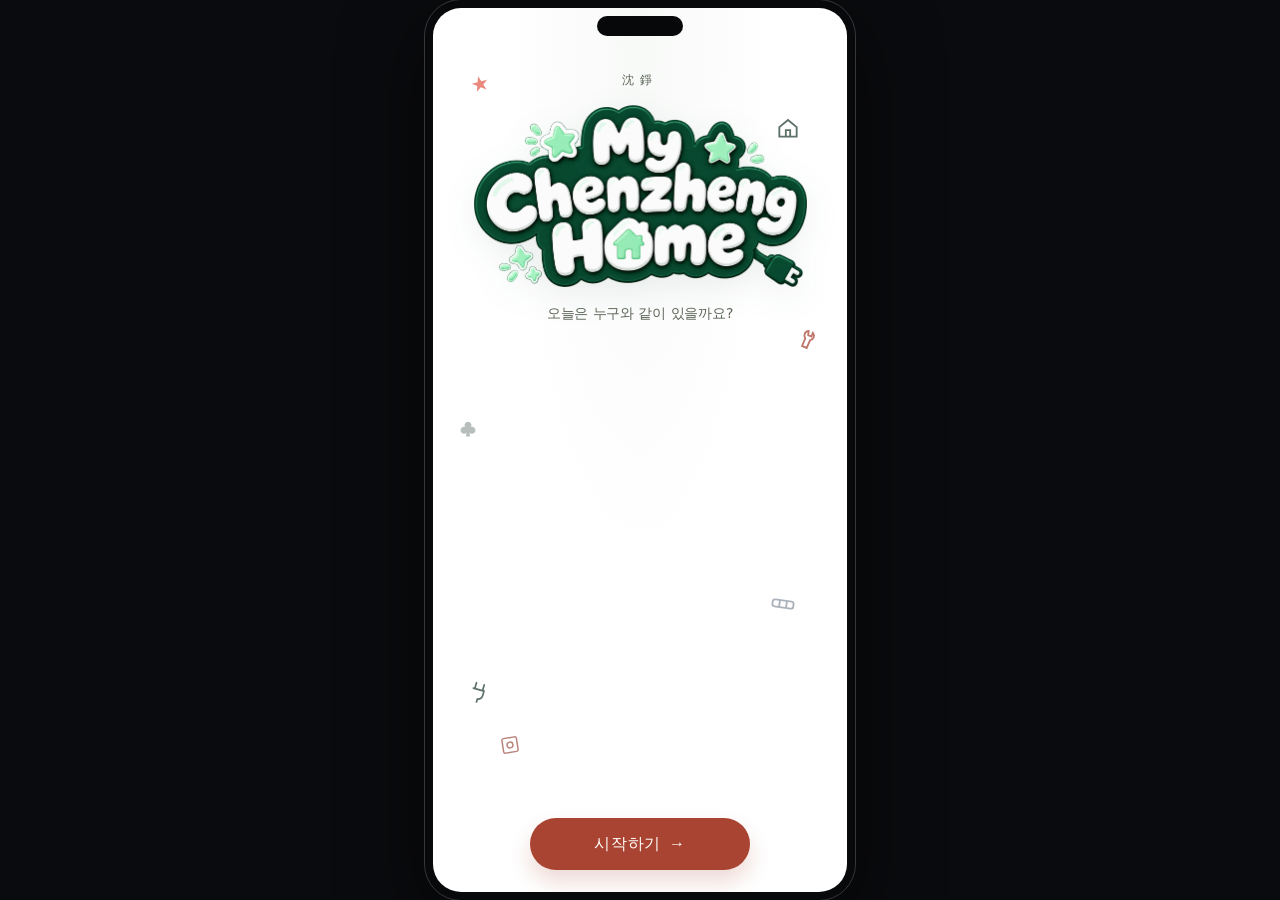
==== commit 85b640ec: "Move room status under the clock, fix walk facing, and restyle onboarding to white. EOF  Co-authored" ====
--- a/index.html
+++ b/index.html
@@ -3,7 +3,7 @@
 <head>
   <meta charset="utf-8" />
   <meta name="viewport" content="width=device-width, initial-scale=1, viewport-fit=cover" />
-  <meta name="theme-color" content="#F7EFE2" />
+  <meta name="theme-color" content="#FFFFFF" />
   <meta name="apple-mobile-web-app-capable" content="yes" />
   <title>My Chenzheng Home</title>
   <link rel="preconnect" href="https://fonts.googleapis.com" />
@@ -23,8 +23,16 @@
   <div id="app" class="phone-shell">
     <section id="onboarding" class="screen onboard-screen" aria-label="처음 인사">
       <div class="onboard-paper" aria-hidden="true"></div>
-      <div class="onboard-grain" aria-hidden="true"></div>
-      <div class="onboard-lamp" aria-hidden="true"></div>
+      <div class="onboard-stickers" aria-hidden="true">
+        <svg class="sticker s-star" viewBox="0 0 24 24"><path fill="#E35B4D" d="M12 2.4l2.3 6.8h7.1l-5.7 4.2 2.2 6.8L12 16.1 6.1 20.2l2.2-6.8L2.6 9.2h7.1z"/></svg>
+        <svg class="sticker s-house" viewBox="0 0 24 24"><path fill="none" stroke="#1F3B2E" stroke-width="1.7" d="M4 11.2 12 4.6 20 11.2V20H4z"/><path fill="none" stroke="#1F3B2E" stroke-width="1.7" d="M10 20v-6h4v6"/></svg>
+        <svg class="sticker s-plug" viewBox="0 0 24 24"><path fill="none" stroke="#1F3B2E" stroke-width="1.7" stroke-linecap="round" d="M8 3.5v6M16 3.5v6M6.5 9.5h11v4.2a5.5 5.5 0 0 1-4.2 5.3V22"/></svg>
+        <svg class="sticker s-wrench" viewBox="0 0 24 24"><path fill="none" stroke="#A94433" stroke-width="1.7" stroke-linecap="round" d="M14.8 4.2a4.2 4.2 0 0 0-5.4 5.1L4 14.7l3.3 3.3 5.4-5.4a4.2 4.2 0 0 0 5.1-5.4l-2.6 2.6-2.2-2.2z"/></svg>
+        <svg class="sticker s-band" viewBox="0 0 24 24"><rect x="3" y="9" width="18" height="6" rx="2" fill="none" stroke="#8B95A1" stroke-width="1.6"/><path stroke="#8B95A1" stroke-width="1.6" d="M9 9v6M15 9v6"/></svg>
+        <svg class="sticker s-club" viewBox="0 0 24 24"><path fill="#243B34" d="M12 3.2a4 4 0 0 0-1.6 7.7A4.1 4.1 0 1 0 7 17.6c1.4 0 2.5-.6 3.2-1.5L9.4 21h5.2l-.8-4.9c.7.9 1.8 1.5 3.2 1.5a4.1 4.1 0 1 0-3.4-6.7A4 4 0 0 0 12 3.2z"/></svg>
+        <svg class="sticker s-stamp" viewBox="0 0 24 24"><rect x="4" y="4" width="16" height="16" rx="2" fill="none" stroke="#9E5148" stroke-width="1.6"/><circle cx="12" cy="12" r="3.2" fill="none" stroke="#9E5148" stroke-width="1.6"/></svg>
+        <svg class="sticker s-dot" viewBox="0 0 24 24"><circle cx="12" cy="12" r="4" fill="#6E9F8F"/></svg>
+      </div>
 
       <div id="splashStep" class="onboard-step splash-step">
         <p class="onboard-brand">沈錚</p>
@@ -96,7 +104,11 @@
 
         <header class="room-topbar">
           <div class="player-chip"><span class="person-icon">♙</span><span id="playerName">YOU</span></div>
-          <div class="date-time"><span id="dateLabel"></span><strong id="clock">21:37</strong></div>
+          <div class="date-time">
+            <span id="dateLabel"></span>
+            <strong id="clock">21:37</strong>
+            <p id="statusText" class="status-index">별일 없이 빈둥거리는 중</p>
+          </div>
         </header>
 
         <div class="name-plate" id="namePlate">
@@ -127,14 +139,13 @@
           <button id="randomTalkBtn" class="mini-action" aria-label="말 걸기">···</button>
           <button id="switchCharBtn" class="mini-action switch-char" aria-label="캐릭터 변경">⇄</button>
         </div>
-        <div id="statusText" class="status-text">별일 없이 빈둥거리는 중</div>
       </section>
     </main>
 
     <section id="closeScreen" class="screen close-screen hidden" aria-label="가까이 보기">
       <div class="close-gradient"></div>
       <button id="closeBack" class="ios-close" aria-label="돌아가기">×</button>
-      <div class="close-bubble"><p id="closeLine">“……왜요. 싫진 않은데.”</p></div>
+      <div class="close-line-box"><p id="closeLine">“……왜요. 싫진 않은데.”</p></div>
       <div class="close-art-wrap">
         <img id="closeImg" src="assets/characters/geonmyeong/close_normal.png" alt="" />
         <div id="petZone" class="pet-zone" aria-label="머리를 쓰다듬는 영역"></div>
--- a/styles.css
+++ b/styles.css
@@ -10,7 +10,7 @@
 body{display:grid;place-items:center;min-height:100dvh;overflow-x:hidden}.desktop-backdrop{position:fixed;inset:0;background:radial-gradient(circle at 50% 15%,#22242a 0,#111318 32%,#08090c 74%);z-index:-2}.desktop-backdrop:after{content:"";position:absolute;inset:0;background-image:linear-gradient(rgba(255,255,255,.015) 1px,transparent 1px),linear-gradient(90deg,rgba(255,255,255,.012) 1px,transparent 1px);background-size:26px 26px;mask-image:linear-gradient(#000,transparent 75%)}
 .phone-shell{position:relative;width:min(430px,100vw);height:min(920px,100dvh);min-height:680px;overflow:hidden;background:#0b0d11;box-shadow:var(--shadow);isolation:isolate}.screen{position:absolute;inset:0}.setup-screen{z-index:20;background:linear-gradient(180deg,rgba(7,8,11,.74),rgba(9,10,13,.96)),radial-gradient(circle at 70% 26%,#593e39 0,transparent 25%),linear-gradient(135deg,#161820,#0b0d11 52%,#171216)}.setup-vignette{position:absolute;inset:0;background:linear-gradient(90deg,rgba(0,0,0,.48),transparent 42%),radial-gradient(circle at 76% 62%,rgba(202,133,103,.16),transparent 27%);pointer-events:none}.setup-content{position:relative;z-index:1;height:100%;padding:max(44px,env(safe-area-inset-top)) 24px 26px;display:flex;flex-direction:column}.brand-cn{font-family:Georgia,"Times New Roman",serif;font-size:20px;letter-spacing:.06em;margin:0;color:#e5e1d8}.brand-sub{margin:6px 0 0;color:#9e9a93;font-size:11px;letter-spacing:.22em}.setup-copy{margin-top:46px;color:#d2d0cb;font-family:Georgia,"Noto Serif KR",serif;font-size:16px;line-height:1.9}.setup-copy p{margin:0 0 24px}.setup-content label{margin-top:auto;margin-bottom:9px;font-family:Georgia,"Noto Serif KR",serif;font-size:15px;color:#e8e4dd}.name-row{display:flex;gap:9px}.name-row input{min-width:0;flex:1;border:1px solid rgba(255,255,255,.34);border-radius:999px;background:rgba(255,255,255,.03);padding:12px 16px;color:white;outline:none}.name-row input:focus{border-color:#ddd}.arrow-btn{flex:0 0 44px;height:44px;border-radius:50%;border:1px solid rgba(255,255,255,.45);background:#e9e7e2;color:#15171b;font-size:20px}.choice-label{margin:25px 0 12px;color:#d7d4ce;font-family:Georgia,"Noto Serif KR",serif;font-size:14px}.character-choice{display:grid;grid-template-columns:repeat(3,1fr);gap:10px 8px}.choice-card{width:auto;border:0;background:none;padding:0;color:#d8d6d0}.choice-card img,.ghost-avatar{display:grid;place-items:center;width:64px;height:64px;margin:auto;border-radius:50%;border:1px solid rgba(255,255,255,.18);background:#20232a;object-fit:cover;overflow:hidden;filter:grayscale(.12)}.choice-card.selected img{border-color:var(--theme-accent);box-shadow:0 0 0 3px color-mix(in srgb,var(--theme-primary) 35%,transparent),0 0 28px color-mix(in srgb,var(--theme-primary) 40%,transparent)}.choice-card span{display:block;margin-top:7px;font-size:12px}.choice-card small{display:block;margin-top:2px;font-size:9px;letter-spacing:.08em;color:#8a8580}.choice-card.locked{opacity:.28}.device-note{margin:20px 0 0;color:#5f6167;font-size:10px}
 .room-screen{z-index:5;background:#090b0f}.room-stage{position:absolute;inset:0;overflow:hidden;background:#0c0f14}.room-bg{position:absolute;inset:0;background:linear-gradient(180deg,#11161d 0,#14171b 56%,#0b0d10 100%);overflow:hidden}.room-bg:after{content:"";position:absolute;inset:0;background:radial-gradient(circle at 88% 54%,rgba(211,154,127,.14),transparent 25%),linear-gradient(180deg,rgba(0,0,0,.05),rgba(0,0,0,.5));pointer-events:none}.ceiling-line{position:absolute;height:1px;background:#222832;transform-origin:left}.l1{left:0;top:14%;width:75%;transform:rotate(13deg)}.l2{right:-8%;top:13%;width:55%;transform:rotate(-20deg)}.room-window{position:absolute;left:7%;top:16%;width:31%;height:29%;border:7px solid #090b0e;background:linear-gradient(#17202b,#131d28 42%,#080b10);box-shadow:0 0 0 1px #30343a,0 0 36px rgba(55,86,114,.17)}.room-window i{position:absolute;background:#090b0e}.room-window i:nth-child(1){left:48%;top:0;bottom:0;width:5px}.room-window i:nth-child(2){left:0;right:0;top:48%;height:5px}.room-window i:nth-child(3){right:18%;bottom:8%;width:4px;height:24px;box-shadow:8px -14px 0 #111822,16px -5px 0 #0b1118}.room-window i:nth-child(4){left:12%;bottom:8%;width:5px;height:16px;box-shadow:10px -7px 0 #111822,21px -18px 0 #0b1118}.city-lights{position:absolute;left:8%;top:30%;width:28%;height:11%;opacity:.55}.city-lights i{position:absolute;width:2px;height:2px;background:#bd8a62;box-shadow:12px -5px #93674f,29px 4px #d3a176,55px -8px #83574d,81px 3px #b8866f}.shelf{position:absolute;right:8%;top:18%;width:32%;height:17%;border:1px solid #282b30;border-top:6px solid #22262b;background:linear-gradient(90deg,rgba(0,0,0,.12),rgba(255,255,255,.02))}.shelf:before,.shelf:after{content:"";position:absolute;left:0;right:0;height:2px;background:#22262b}.shelf:before{top:34%}.shelf:after{top:68%}.shelf span{position:absolute;bottom:5%;width:9%;height:22%;background:#3a3431}.shelf span:nth-child(1){left:9%;height:45%}.shelf span:nth-child(2){left:27%;background:#222a2f;height:30%}.shelf span:nth-child(3){left:55%;height:55%}.shelf span:nth-child(4){right:9%;background:#25282f;height:37%}.pegboard{position:absolute;right:8%;top:38%;width:32%;height:20%;border:1px solid #25282c;background-image:radial-gradient(#2e3136 1px,transparent 1px);background-size:9px 9px}.pegboard b{position:absolute;width:3px;height:40px;background:#605d58;transform-origin:top;border-radius:4px}.pegboard b:nth-child(1){left:18%;top:18%;transform:rotate(12deg)}.pegboard b:nth-child(2){left:37%;top:22%;height:29px;transform:rotate(-18deg)}.pegboard b:nth-child(3){left:55%;top:13%;height:48px}.pegboard b:nth-child(4){left:72%;top:25%;height:32px;transform:rotate(24deg)}.pegboard b:nth-child(5){left:84%;top:12%;height:55px;transform:rotate(-8deg)}.desk{position:absolute;right:6%;top:58%;width:41%;height:8%;border-top:7px solid #3a3430;background:#17191d;box-shadow:0 14px 0 #0e1013}.desk:before,.desk:after{content:"";position:absolute;top:100%;width:6px;height:110px;background:#17191d}.desk:before{left:8%}.desk:after{right:8%}.lamp{position:absolute;right:16%;top:-58px;width:7px;height:55px;background:#26282c;transform:rotate(7deg);transform-origin:bottom}.lamp:after{content:"";position:absolute;left:-18px;top:-9px;width:42px;height:17px;border-radius:50% 50% 8px 8px;background:#645347;box-shadow:0 11px 30px rgba(229,165,120,.23)}.mug{position:absolute;right:8%;top:-17px;width:18px;height:17px;border:2px solid #56514d;border-radius:3px}.parts{position:absolute;left:15%;top:-9px;width:58px;height:8px;background:#26292e;box-shadow:18px -7px 0 #4b4946,39px 2px 0 #31363a}.chair{position:absolute;right:31%;top:66%;width:46px;height:80px;border:5px solid #202328;border-radius:5px;transform:skew(-3deg);opacity:.9}.bed{position:absolute;left:-4%;bottom:5%;width:51%;height:22%;border-top:7px solid #242327;background:linear-gradient(#24262c,#14161a);transform:skewY(2deg);box-shadow:10px 18px 0 rgba(0,0,0,.22)}.pillow{position:absolute;left:15%;top:7%;width:31%;height:24%;border-radius:8px;background:#333238}.blanket{position:absolute;right:3%;top:22%;width:56%;height:52%;background:linear-gradient(135deg,#24252b,#17191d);border-radius:9px}.toolbox{position:absolute;right:8%;bottom:8%;width:21%;height:10%;border:2px solid #292b30;background:#17191d;box-shadow:inset 0 13px #20242a}.crate{position:absolute;right:31%;bottom:5%;width:17%;height:10%;background:#201d1b;border:2px solid #3a332f}.cable{position:absolute;height:3px;background:#1c2026;border-radius:100%;transform-origin:left}.c1{left:42%;bottom:8%;width:38%;transform:rotate(7deg)}.c2{left:28%;bottom:13%;width:45%;transform:rotate(-9deg)}.warm-light{position:absolute;right:3%;top:47%;width:45%;height:44%;background:radial-gradient(circle,rgba(222,152,112,.13),transparent 60%)}
-.room-topbar{position:absolute;z-index:8;left:0;right:0;top:0;display:flex;justify-content:space-between;align-items:flex-start;padding:max(20px,env(safe-area-inset-top)) 18px 10px;background:linear-gradient(rgba(7,9,12,.62),transparent)}.player-chip{display:flex;align-items:center;gap:6px;font-size:12px;color:#ddd}.person-icon{font-size:14px}.date-time{text-align:right}.date-time span{display:block;color:#bbb;font-size:11px}.date-time strong{display:block;font-weight:400;font-size:21px;letter-spacing:.02em}.room-title-floating{position:absolute;z-index:6;left:18px;top:83px;display:flex;flex-direction:column;gap:2px;text-shadow:0 2px 10px #000}.room-title-floating span{font-family:Georgia,"Times New Roman",serif;font-size:17px}.room-title-floating small{font-size:8px;letter-spacing:.16em;color:#777d85}.widget-rail{position:absolute;z-index:12;right:12px;top:31%;display:flex;flex-direction:column;gap:9px}.rail-btn{position:relative;width:66px;height:67px;border-radius:16px;border:1px solid rgba(255,255,255,.34);background:rgba(14,17,21,.82);backdrop-filter:blur(8px);box-shadow:0 8px 22px rgba(0,0,0,.24);display:flex;flex-direction:column;align-items:center;justify-content:center;gap:5px}.rail-btn:active{transform:scale(.97)}.rail-icon{font-size:24px;font-family:Georgia,serif}.rail-btn small{font-size:8px;letter-spacing:.08em}.badge{position:absolute;right:-3px;top:-4px;display:grid;place-items:center;min-width:19px;height:19px;padding:0 5px;border-radius:999px;background:var(--theme-primary);color:#111;font-size:9px;font-weight:700;border:2px solid #101217}.character{position:absolute;z-index:10;left:53%;top:65%;width:116px;height:176px;transform:translate(-50%,-50%);transform-origin:50% 92%;padding:0;border:0;background:none;transition:left 2.1s cubic-bezier(.3,.85,.3,1),top 2.1s cubic-bezier(.3,.85,.3,1)}.character img{width:100%;height:100%;object-fit:contain;filter:drop-shadow(0 12px 12px rgba(0,0,0,.48));user-select:none;-webkit-user-drag:none}.character.walking{animation:walkbob .48s ease-in-out infinite alternate}@keyframes walkbob{from{transform:translate(-50%,-50%) scale(1.035,.94)}to{transform:translate(-50%,-50%) scale(.97,1.045)}}.speech{position:absolute;z-index:14;max-width:220px;padding:11px 14px;background:rgba(240,238,234,.94);color:#17191d;border-radius:18px 18px 18px 5px;font-size:12px;line-height:1.5;box-shadow:0 8px 24px rgba(0,0,0,.3)}.bottom-actions{position:absolute;z-index:16;left:0;right:0;bottom:max(27px,env(safe-area-inset-bottom));display:flex;justify-content:center;gap:9px}.call-btn{min-width:134px;padding:11px 22px;border-radius:999px;border:1px solid rgba(255,255,255,.55);background:rgba(12,14,18,.76);backdrop-filter:blur(9px);box-shadow:0 7px 20px rgba(0,0,0,.25);font-size:12px}.mini-action{width:39px;height:39px;border-radius:50%;border:1px solid rgba(255,255,255,.28);background:rgba(12,14,18,.78)}.status-text{position:absolute;z-index:7;left:17px;bottom:max(29px,env(safe-area-inset-bottom));font-size:9px;color:#636970;writing-mode:vertical-rl;transform:rotate(180deg);letter-spacing:.12em}
+.room-topbar{position:absolute;z-index:8;left:0;right:0;top:0;display:flex;justify-content:space-between;align-items:flex-start;padding:max(20px,env(safe-area-inset-top)) 18px 10px;background:linear-gradient(rgba(7,9,12,.62),transparent)}.player-chip{display:flex;align-items:center;gap:6px;font-size:12px;color:#ddd}.person-icon{font-size:14px}.date-time{text-align:right;display:flex;flex-direction:column;align-items:flex-end;max-width:66%}.date-time span{display:block;color:#bbb;font-size:11px}.date-time strong{display:block;font-weight:400;font-size:21px;letter-spacing:.02em}.room-title-floating{position:absolute;z-index:6;left:18px;top:83px;display:flex;flex-direction:column;gap:2px;text-shadow:0 2px 10px #000}.room-title-floating span{font-family:Georgia,"Times New Roman",serif;font-size:17px}.room-title-floating small{font-size:8px;letter-spacing:.16em;color:#777d85}.widget-rail{position:absolute;z-index:12;right:12px;top:31%;display:flex;flex-direction:column;gap:9px}.rail-btn{position:relative;width:66px;height:67px;border-radius:16px;border:1px solid rgba(255,255,255,.34);background:rgba(14,17,21,.82);backdrop-filter:blur(8px);box-shadow:0 8px 22px rgba(0,0,0,.24);display:flex;flex-direction:column;align-items:center;justify-content:center;gap:5px}.rail-btn:active{transform:scale(.97)}.rail-icon{font-size:24px;font-family:Georgia,serif}.rail-btn small{font-size:8px;letter-spacing:.08em}.badge{position:absolute;right:-3px;top:-4px;display:grid;place-items:center;min-width:19px;height:19px;padding:0 5px;border-radius:999px;background:var(--theme-primary);color:#111;font-size:9px;font-weight:700;border:2px solid #101217}.character{position:absolute;z-index:10;left:53%;top:65%;width:116px;height:176px;transform:translate(-50%,-50%);transform-origin:50% 92%;padding:0;border:0;background:none;transition:left 2.1s cubic-bezier(.3,.85,.3,1),top 2.1s cubic-bezier(.3,.85,.3,1)}.character img{width:100%;height:100%;object-fit:contain;filter:drop-shadow(0 12px 12px rgba(0,0,0,.48));user-select:none;-webkit-user-drag:none}.character.walking{animation:walkbob .48s ease-in-out infinite alternate}@keyframes walkbob{from{transform:translate(-50%,-50%) scale(1.035,.94)}to{transform:translate(-50%,-50%) scale(.97,1.045)}}.speech{position:absolute;z-index:14;max-width:220px;padding:11px 14px;background:rgba(240,238,234,.94);color:#17191d;border-radius:18px 18px 18px 5px;font-size:12px;line-height:1.5;box-shadow:0 8px 24px rgba(0,0,0,.3)}.bottom-actions{position:absolute;z-index:16;left:0;right:0;bottom:max(27px,env(safe-area-inset-bottom));display:flex;justify-content:center;gap:9px}.call-btn{min-width:134px;padding:11px 22px;border-radius:999px;border:1px solid rgba(255,255,255,.55);background:rgba(12,14,18,.76);backdrop-filter:blur(9px);box-shadow:0 7px 20px rgba(0,0,0,.25);font-size:12px}.mini-action{width:39px;height:39px;border-radius:50%;border:1px solid rgba(255,255,255,.28);background:rgba(12,14,18,.78)}.status-text{display:none}
 .close-screen{z-index:30;background:linear-gradient(#211d1d,#111216 70%);overflow:hidden}.close-gradient{position:absolute;inset:0;background:radial-gradient(circle at 67% 24%,rgba(208,160,137,.28),transparent 24%),radial-gradient(circle at 36% 76%,rgba(106,65,59,.24),transparent 32%)}.round-close{position:absolute;z-index:8;right:17px;top:max(18px,env(safe-area-inset-top));width:37px;height:37px;border-radius:50%;border:1px solid rgba(255,255,255,.5);background:rgba(0,0,0,.2);font-size:22px;font-weight:200}.close-bubble{position:absolute;z-index:9;left:20px;top:max(64px,calc(env(safe-area-inset-top) + 46px));max-width:230px;padding:12px 18px;border-radius:25px 25px 25px 7px;background:#e9e7e2;color:#16171a;box-shadow:0 8px 30px rgba(0,0,0,.22)}.close-bubble p{margin:0;font-family:Georgia,"Noto Serif KR",serif;font-size:13px;line-height:1.55}.close-art-wrap{position:absolute;inset:7% -7% -3% -13%;display:flex;align-items:flex-end;justify-content:center}.close-art-wrap img{width:112%;height:100%;object-fit:contain;object-position:center bottom;filter:drop-shadow(0 20px 28px rgba(0,0,0,.33));user-select:none;-webkit-user-drag:none}.pet-zone{position:absolute;left:28%;top:16%;width:48%;height:30%;border-radius:50%;touch-action:none}.hearts{position:absolute;inset:0;pointer-events:none}.heart{position:absolute;color:#eb9a9f;font-size:19px;animation:heart 1.2s ease-out forwards}@keyframes heart{0%{opacity:0;transform:scale(.5)}18%{opacity:1}100%{opacity:0;transform:translateY(-65px) scale(1.18)}}.pet-copy{position:absolute;z-index:9;left:0;right:0;bottom:max(30px,env(safe-area-inset-bottom));text-align:center;text-shadow:0 2px 8px #000}.pet-copy span{display:block;font-family:Georgia,"Noto Serif KR",serif;font-size:13px}.pet-copy small{display:block;margin-top:4px;color:#8b8b8c;font-size:9px}
 .panel-screen{z-index:25;background:linear-gradient(180deg,#12151a,#0b0d11 54%,#090a0d);overflow:auto}.panel-header{position:sticky;z-index:5;top:0;height:72px;padding:max(17px,env(safe-area-inset-top)) 16px 11px;display:flex;align-items:center;justify-content:space-between;background:rgba(13,15,19,.91);backdrop-filter:blur(10px);border-bottom:1px solid var(--line2)}.panel-header strong{font-family:Georgia,"Times New Roman",serif;font-size:14px;letter-spacing:.09em;font-weight:500}.panel-back,.panel-menu{width:35px;height:35px;border:0;background:none;font-size:29px}.panel-menu{font-size:20px}.panel-content{padding:22px 19px calc(34px + env(safe-area-inset-bottom));min-height:calc(100% - 72px)}.album-art{position:relative;width:78%;aspect-ratio:1/1;margin:10px auto 18px;background:linear-gradient(180deg,#182531,#0f1720 52%,#101216);border:1px solid rgba(255,255,255,.12);overflow:hidden;box-shadow:0 18px 50px rgba(0,0,0,.34)}.album-art:after{content:"";position:absolute;inset:0;background:linear-gradient(transparent 55%,rgba(0,0,0,.65))}.album-city{position:absolute;left:0;right:0;bottom:0;height:48%}.album-city i{position:absolute;bottom:0;width:14%;background:#080c12;box-shadow:inset 0 0 0 1px #17212a}.album-city i:after{content:"";position:absolute;inset:10px 4px;background-image:radial-gradient(#aa8a6c 1px,transparent 1px);background-size:9px 11px;opacity:.55}.album-city i:nth-child(1){left:0;height:64%}.album-city i:nth-child(2){left:18%;height:83%}.album-city i:nth-child(3){left:40%;height:54%}.album-city i:nth-child(4){left:59%;height:72%}.album-city i:nth-child(5){right:0;height:91%}.album-rain{position:absolute;inset:0;background-image:repeating-linear-gradient(105deg,transparent 0 15px,rgba(174,203,225,.12) 16px 17px);opacity:.45}.track-title{text-align:center;font-family:Georgia,"Times New Roman",serif;font-size:16px}.track-artist{text-align:center;margin-top:5px;font-size:9px;letter-spacing:.15em;color:#868a91}.seek{display:grid;grid-template-columns:34px 1fr 34px;align-items:center;gap:8px;margin-top:22px;font-size:8px;color:#737880}.progress{height:2px;background:#333840}.progress>div{height:100%;width:0;background:#f0efeb}.player-controls{display:flex;align-items:center;justify-content:center;gap:28px;margin:18px 0 25px}.player-controls button{border:0;background:none}.player-controls .play-main{width:48px;height:48px;border:1px solid rgba(255,255,255,.7);border-radius:50%;font-size:17px}.track-list{border-top:1px solid var(--line2)}.track-list div{display:grid;grid-template-columns:35px 1fr;padding:11px 5px;border-bottom:1px solid var(--line2);font-size:11px;color:#9fa1a5}.track-list b{font-weight:500;color:#5d6269}.track-list .active{color:#fff}.track-list .active b{color:#ddd}.panel-hint{text-align:center;color:#51565d;font-size:9px;margin:16px 0 0}.message-heading{margin:8px 2px 19px}.message-heading span{display:block;font-family:Georgia,"Noto Serif KR",serif;font-size:17px}.message-heading small{display:block;color:#686d74;font-size:9px;margin-top:5px}.message-list{display:flex;flex-direction:column;gap:9px}.message-card{display:grid;grid-template-columns:44px 1fr auto;gap:10px;align-items:start;background:#e5e4e0;color:#17191d;border-radius:11px;padding:9px 11px;box-shadow:0 8px 22px rgba(0,0,0,.16)}.message-card img{width:44px;height:44px;border-radius:50%;object-fit:cover;background:#27292d}.message-body strong{display:block;font-size:11px}.message-body p{margin:5px 0 0;font-size:12px;line-height:1.45}.message-card time{font-size:7px;color:#777b80}.todo-form{margin:7px 0 16px}.todo-form input{width:100%;border:0;border-radius:999px;background:#e3e3e1;color:#15171a;padding:12px 17px;outline:none}.todo-list{border-top:1px solid var(--line2)}.todo-item{display:grid;grid-template-columns:25px 1fr 22px;align-items:center;gap:6px;padding:13px 3px;border-bottom:1px solid var(--line2);font-size:12px}.todo-item input{appearance:none;width:18px;height:18px;border:1px solid #aeb0b4;border-radius:3px;background:transparent}.todo-item input:checked{background:#e4e4e0;box-shadow:inset 0 0 0 4px #101318}.todo-item.done span{text-decoration:line-through;color:#666b72}.delete-todo{border:0;background:none;color:#555a61;font-size:18px}.todo-character{position:absolute;left:0;right:0;bottom:calc(22px + env(safe-area-inset-bottom));display:flex;align-items:flex-end;justify-content:center;pointer-events:none}.todo-character img{width:115px;height:145px;object-fit:contain}.todo-character div{position:relative;max-width:180px;margin:0 0 35px -10px;padding:10px 13px;background:#e5e4e0;color:#16181b;border-radius:17px 17px 17px 5px;font-size:11px;line-height:1.5}.todo-panel{position:relative;padding-bottom:190px}.moment-date{font-family:Georgia,"Times New Roman",serif;font-size:14px;margin:12px 0 24px}.polaroid{width:78%;margin:0 auto;transform:rotate(-1.8deg);background:#dedbd5;color:#2d2b2a;padding:10px 10px 16px;box-shadow:0 16px 45px rgba(0,0,0,.42)}.polaroid-scene{position:relative;aspect-ratio:1/1;overflow:hidden;background:linear-gradient(#17202a,#17191d 54%,#101216)}.mini-room{position:absolute;inset:0;background:radial-gradient(circle at 76% 37%,rgba(199,136,102,.28),transparent 25%),linear-gradient(90deg,#0d1015 18%,transparent 18% 50%,#11151b 50%)}.polaroid-scene img{position:absolute;left:45%;bottom:-6%;width:48%;height:60%;object-fit:contain}.polaroid p{font-family:"Comic Sans MS","Noto Sans KR",cursive;font-size:11px;line-height:1.55;margin:10px 4px 0}.moment-panel blockquote{text-align:center;font-family:Georgia,"Noto Serif KR",serif;font-size:13px;line-height:1.8;color:#c2c0ba;margin:35px 0 0}.toast{position:absolute;z-index:100;left:50%;bottom:88px;transform:translateX(-50%);max-width:84%;padding:10px 14px;border-radius:999px;background:#e8e7e3;color:#141619;font-size:11px;box-shadow:0 10px 28px rgba(0,0,0,.35);text-align:center}
 @media(min-width:520px){.phone-shell{border-radius:36px;border:8px solid #08090b;outline:1px solid #34363b}.phone-shell:before{content:"";position:absolute;z-index:200;top:8px;left:50%;transform:translateX(-50%);width:86px;height:20px;border-radius:999px;background:#07080a;pointer-events:none}}
@@ -23,7 +23,7 @@
 .room-bg:after{content:"";position:absolute;inset:0;background:linear-gradient(180deg,rgba(7,9,12,.64) 0,rgba(7,9,12,.32) 11%,rgba(7,9,12,.08) 26%,rgba(7,9,12,.06) 62%,rgba(7,9,12,.46) 100%);pointer-events:none}
 .character{width:auto;height:var(--chibi-height);aspect-ratio:2/3;max-width:44%;background:transparent}
 .character img{width:100%;height:100%;object-fit:contain;object-position:center bottom;background:transparent}
-.close-art-wrap{inset:auto 0 0 0;height:78%;align-items:flex-end;justify-content:center}
+.close-art-wrap{inset:auto 0 0 0;height:68%;align-items:flex-end;justify-content:center}
 .close-art-wrap img{width:auto;max-width:100%;height:100%;object-fit:contain;object-position:center bottom}
 .pet-zone{left:26%;top:8%;width:48%;height:28%}
 .panel-screen{position:absolute;inset:0;z-index:25}
@@ -51,29 +51,38 @@
 .name-plate--overpainted.name-plate--scratch .name-plate-stroke:after{content:"";position:absolute;inset:10% 8% 20% 4%;background:repeating-linear-gradient(-16deg,transparent 0 4px,rgba(8,12,14,.4) 4px 5px);opacity:.75;border-radius:inherit}
 .name-plate--overpainted.name-plate--splash .name-plate-splash{display:block;z-index:3;left:-12px;top:-8px;right:-16px;bottom:-4px;background:radial-gradient(circle at 12% 18%,var(--splash-primary,#D84845) 0 3px,transparent 4px),radial-gradient(circle at 82% 12%,var(--splash-secondary,#197F7A) 0 3.5px,transparent 5px),radial-gradient(circle at 94% 58%,var(--splash-primary,#D84845) 0 2.4px,transparent 3.4px),radial-gradient(circle at 8% 78%,var(--splash-secondary,#197F7A) 0 3px,transparent 4.2px),radial-gradient(circle at 68% 6%,var(--splash-primary,#D84845) 0 2px,transparent 3px),radial-gradient(circle at 38% 92%,var(--splash-secondary,#197F7A) 0 2.2px,transparent 3.2px),radial-gradient(circle at 54% 24%,var(--splash-primary,#D84845) 0 1.6px,transparent 2.4px);opacity:calc(.88 * var(--plate-intensity,.85))}
 
-html{--onboard-cream:#F7EFE2;--onboard-ink:#1F3B2E;--onboard-muted:#6A7468;--onboard-rose:#A94433;--onboard-jade:#6E9F8F}
+html{--onboard-cream:#FFFFFF;--onboard-ink:#1F3B2E;--onboard-muted:#6A7468;--onboard-rose:#A94433;--onboard-jade:#6E9F8F}
 html,body,:root{transition:--char-primary .32s ease,--char-secondary .32s ease,--char-accent .32s ease,--char-warm .32s ease}
 html.skip-onboard #onboarding{display:none!important}
 
-.onboard-screen{z-index:22;background:linear-gradient(180deg,#FBF6ED 0%,var(--onboard-cream) 42%,#EFE4D3 100%);color:var(--onboard-ink);overflow:hidden;transition:background .32s ease}
-.onboard-screen.is-themed{background:radial-gradient(circle at 16% 10%,color-mix(in srgb,var(--char-accent) 12%,transparent),transparent 24%),radial-gradient(circle at 90% 16%,color-mix(in srgb,var(--char-primary) 14%,transparent),transparent 28%),linear-gradient(180deg,#FBF6ED,color-mix(in srgb,var(--char-secondary) 8%,var(--onboard-cream)) 70%,#EFE4D3)}
-.onboard-paper,.onboard-grain,.onboard-lamp{position:absolute;inset:0;pointer-events:none}
-.onboard-paper{background:radial-gradient(ellipse at 50% 0%,rgba(255,255,255,.55),transparent 42%)}
-.onboard-grain{opacity:.1;background-image:url("data:image/svg+xml,%3Csvg xmlns='http://www.w3.org/2000/svg' width='140' height='140'%3E%3Cfilter id='n'%3E%3CfeTurbulence type='fractalNoise' baseFrequency='.85' numOctaves='2' stitchTiles='stitch'/%3E%3C/filter%3E%3Crect width='140' height='140' filter='url(%23n)' opacity='.55'/%3E%3C/svg%3E")}
-.onboard-lamp{inset:auto;left:50%;top:0;width:1.5px;height:46px;background:linear-gradient(#1F3B2E,rgba(31,59,46,.2));transform-origin:top center;animation:lamp-sway 5.6s ease-in-out infinite}
-.onboard-lamp:after{content:"";position:absolute;left:50%;bottom:-11px;width:34px;height:13px;margin-left:-17px;background:#1F3B2E;border-radius:3px 3px 40% 40%;box-shadow:0 8px 16px rgba(31,59,46,.12)}
-@keyframes lamp-sway{0%,100%{transform:rotate(-1.4deg)}50%{transform:rotate(1.4deg)}}
+.onboard-screen{z-index:22;background:#fff;color:var(--onboard-ink);overflow:hidden;transition:background .32s ease}
+.onboard-screen.is-themed{background:radial-gradient(circle at 16% 10%,color-mix(in srgb,var(--char-accent) 10%,transparent),transparent 24%),radial-gradient(circle at 90% 16%,color-mix(in srgb,var(--char-primary) 10%,transparent),transparent 28%),#fff}
+.onboard-paper,.onboard-grain,.onboard-lamp,.onboard-stickers{position:absolute;inset:0;pointer-events:none}
+.onboard-paper{background:radial-gradient(ellipse at 50% 0%,rgba(246,248,246,.9),transparent 46%)}
+.onboard-grain,.onboard-lamp{display:none}
+.onboard-stickers{z-index:0;overflow:hidden}
+.sticker{position:absolute;width:28px;height:28px;opacity:.72}
+.s-star{top:7%;left:9%;width:20px;transform:rotate(-14deg)}
+.s-house{top:12%;right:11%;width:26px}
+.s-plug{bottom:21%;left:8%;width:24px;transform:rotate(16deg)}
+.s-wrench{top:36%;right:6%;width:26px;transform:rotate(-22deg)}
+.s-band{bottom:31%;right:12%;width:28px;transform:rotate(8deg)}
+.s-club{top:46%;left:6%;width:20px;opacity:.32}
+.s-stamp{bottom:15%;left:16%;width:22px;transform:rotate(-9deg)}
+.s-dot{top:21%;left:24%;width:11px;opacity:.4}
+.onboard-screen:has(.name-step:not(.hidden)) .s-plug,
+.onboard-screen:has(.name-step:not(.hidden)) .s-band,
+.onboard-screen:has(.character-step:not(.hidden)) .s-plug,
+.onboard-screen:has(.character-step:not(.hidden)) .s-band{opacity:.18}
 
 .onboard-step{position:absolute;inset:0;display:flex;flex-direction:column;align-items:center;padding:max(28px,env(safe-area-inset-top)) 22px max(22px,env(safe-area-inset-bottom));z-index:1}
 .splash-step{justify-content:flex-start;padding-top:max(64px,calc(env(safe-area-inset-top) + 46px))}
 .onboard-brand{margin:0 0 16px;font-family:Georgia,"Songti SC","Noto Serif KR",serif;letter-spacing:.46em;font-size:12px;color:#5C6658}
 .splash-logo{margin:0;width:min(90%,356px)}
-.splash-logo img{display:block;width:100%;height:auto;filter:drop-shadow(0 18px 22px rgba(31,59,46,.16))}
+.splash-logo img{display:block;width:100%;height:auto;filter:drop-shadow(0 10px 16px rgba(31,59,46,.08))}
 .home-sub{margin:18px 0 0;color:#5E6759;font-size:14px;text-align:center;letter-spacing:-.01em}
-.mini-logo{width:132px;height:auto;margin:8px 0 10px;filter:drop-shadow(0 8px 10px rgba(31,59,46,.1))}
+.mini-logo{width:132px;height:auto;margin:8px 0 10px;filter:drop-shadow(0 6px 8px rgba(31,59,46,.06))}
 .character-step .mini-logo{width:104px;margin:4px 0 6px}
-.onboard-screen:has(.name-step:not(.hidden)) .onboard-lamp,
-.onboard-screen:has(.character-step:not(.hidden)) .onboard-lamp{opacity:0}
 .pill-btn{min-height:52px;min-width:168px;padding:13px 28px;border:0;border-radius:999px;background:var(--onboard-rose);color:#fffdf8;font-family:Fredoka,Nunito,ui-rounded,sans-serif;font-size:16px;letter-spacing:.04em;box-shadow:0 12px 22px rgba(169,68,51,.2);transition:transform .12s ease,box-shadow .12s ease,background .28s ease}
 .pill-btn:active{transform:scale(.97) translateY(1px);box-shadow:0 6px 12px rgba(169,68,51,.16)}
 .pill-btn:disabled{opacity:.34;box-shadow:none;transform:none}
@@ -85,17 +94,17 @@
 .onboard-progress{margin:2px 0 14px;font-size:11px;letter-spacing:.2em;color:#8A9184}
 .onboard-title{margin:0 0 8px;text-align:center;font-family:Fredoka,Nunito,ui-rounded,sans-serif;font-size:22px;line-height:1.4;color:var(--onboard-ink);letter-spacing:-.02em}
 .onboard-help{margin:0 0 22px;text-align:center;font-size:13px;color:var(--onboard-muted);line-height:1.55}
-.name-step input,.rename-card input{width:min(320px,100%);height:56px;border:1px solid rgba(31,59,46,.1);border-radius:20px;background:#fffdf8;text-align:center;color:#243328;outline:none;font-size:16px;box-shadow:0 8px 20px rgba(31,59,46,.05)}
+.name-step input,.rename-card input{width:min(320px,100%);height:56px;border:1px solid #E5E8EB;border-radius:20px;background:#fff;text-align:center;color:#243328;outline:none;font-size:16px;box-shadow:0 8px 20px rgba(31,59,46,.04)}
 .name-step input:focus,.rename-card input:focus{border-color:var(--onboard-ink);background:#fff}
 .name-preview{min-height:44px;margin:16px 0 18px;padding:0 18px;text-align:center;font-size:13px;color:#4E584C;line-height:1.5}
-.name-preview:not(:empty){background:#fffdf8;border-radius:16px;padding:12px 16px;box-shadow:0 6px 16px rgba(31,59,46,.05)}
+.name-preview:not(:empty){background:#F7F8F7;border-radius:16px;padding:12px 16px;box-shadow:none}
 .name-step .pill-btn{margin-top:auto}
 
-.character-step{align-items:stretch;overflow:auto;padding-bottom:calc(176px + env(safe-area-inset-bottom))}
+.character-step{align-items:stretch;overflow:auto;padding-bottom:calc(28px + env(safe-area-inset-bottom))}
 .character-step .mini-logo,.character-step .onboard-title,.character-step .onboard-help,.character-step .onboard-progress{align-self:center}
 .onboard-back{position:absolute;left:14px;top:max(16px,env(safe-area-inset-top));width:44px;height:44px;border:0;background:none;font-size:28px;color:var(--onboard-ink)}
 .home-choice{display:grid;grid-template-columns:repeat(2,minmax(0,1fr));gap:12px;width:100%}
-.home-card{position:relative;min-height:196px;padding:16px 10px 14px;border:1px solid rgba(31,59,46,.08);border-radius:22px;background:#fffdf8;color:var(--onboard-ink);opacity:.88;box-shadow:0 8px 18px rgba(31,59,46,.05);transition:transform .28s ease,opacity .28s ease,border-color .28s ease,box-shadow .28s ease}
+.home-card{position:relative;min-height:196px;padding:16px 10px 14px;border:1px solid #E8EBE7;border-radius:22px;background:#fff;color:var(--onboard-ink);opacity:.88;box-shadow:0 8px 18px rgba(31,59,46,.04);transition:transform .28s ease,opacity .28s ease,border-color .28s ease,box-shadow .28s ease}
 .home-card img{width:86px;height:96px;margin:0 auto;object-fit:contain;object-position:center bottom;display:block}
 .home-card strong,.home-card small,.home-card em{display:block;text-align:center}
 .home-card strong{margin-top:8px;font-size:15px;font-family:Fredoka,Nunito,ui-rounded,sans-serif}
@@ -118,14 +127,14 @@
 .home-card--paint:before{left:10px;top:46%;width:36%;height:8px;background:linear-gradient(90deg,transparent,rgba(25,127,122,.28),transparent);transform:rotate(-8deg)}
 .home-card--paint:after{right:14px;top:18px;width:7px;height:7px;border-radius:50%;background:#D84845;box-shadow:10px 18px 0 0 #197F7A, -6px 28px 0 -1px #D84845;opacity:.55}
 
-.confirm-panel{position:absolute;left:12px;right:12px;bottom:max(12px,env(safe-area-inset-bottom));padding:16px 14px 12px;border-radius:24px;background:rgba(255,253,248,.96);box-shadow:0 16px 36px rgba(31,59,46,.14);display:flex;flex-direction:column;align-items:center;gap:3px;z-index:3}
+.confirm-panel{position:relative;width:100%;margin-top:14px;padding:16px 14px 12px;border-radius:24px;background:#fff;border:1px solid #E8EBE7;box-shadow:0 16px 36px rgba(31,59,46,.08);display:flex;flex-direction:column;align-items:center;gap:3px;flex-shrink:0}
 .confirm-panel strong{font-family:Fredoka,Nunito,ui-rounded,sans-serif;font-size:17px}
 .confirm-panel span{font-family:Georgia,serif;font-size:12px;color:#5d6456}
 .confirm-panel p{margin:6px 0 12px;font-size:13px;color:#3b4036;text-align:center}
 .confirm-panel .pill-btn{width:100%}
 
 .onboard-screen.is-leaving{opacity:0;transition:opacity .45s ease}
-.enter-transition{position:absolute;inset:0;z-index:40;display:grid;place-items:center;background:rgba(239,232,216,.55);opacity:0;transition:opacity .35s ease;pointer-events:none}
+.enter-transition{position:absolute;inset:0;z-index:40;display:grid;place-items:center;background:rgba(255,255,255,.72);opacity:0;transition:opacity .35s ease;pointer-events:none}
 .enter-transition.is-on{opacity:1}
 .enter-transition.is-out{opacity:0}
 .enter-house{font-size:42px;color:#314034;animation:house-in .7s ease}
@@ -137,7 +146,7 @@
 @keyframes dot{50%{opacity:1;transform:translateY(-3px)}}
 
 .settings-sheet,.rename-sheet{position:absolute;inset:0;z-index:36;display:grid;place-items:end center;background:rgba(8,10,12,.46);padding:18px 16px max(20px,env(safe-area-inset-bottom))}
-.settings-card,.rename-card{width:100%;padding:20px 16px 16px;border-radius:22px;background:#efe8d8;color:#2f382c}
+.settings-card,.rename-card{width:100%;padding:20px 16px 16px;border-radius:22px;background:#fff;color:#2f382c;box-shadow:0 18px 40px rgba(25,31,40,.12)}
 .settings-kicker{margin:0 0 12px;letter-spacing:.16em;font-size:11px;color:#6d7264}
 .settings-item{width:100%;min-height:48px;margin-bottom:8px;border:0;border-radius:16px;background:rgba(255,255,255,.55);color:#2f382c;text-align:left;padding:0 14px}
 .settings-item.danger{color:#8a4038}
@@ -325,13 +334,26 @@
   background:rgba(255,255,255,.16);color:#fff;font-size:22px;font-weight:300;
   backdrop-filter:blur(14px);
 }
-.close-bubble{
-  left:18px;right:18px;top:max(64px,calc(env(safe-area-inset-top) + 48px));
-  max-width:none;width:fit-content;max-width:78%;
-  padding:13px 16px;border-radius:20px 20px 20px 8px;
-  background:#fff;color:#191F28;box-shadow:0 10px 28px rgba(0,0,0,.18);
-}
-.close-bubble p{margin:0;font-family:-apple-system,BlinkMacSystemFont,"Noto Sans KR",sans-serif;font-size:15px;line-height:1.5}
+.close-line-box{
+  position:absolute;z-index:9;
+  left:16px;right:16px;
+  top:max(64px,calc(env(safe-area-inset-top) + 48px));
+  bottom:calc(68% + 10px);
+  min-height:92px;
+  padding:16px 18px;
+  border-radius:6px;
+  background:#fff;
+  color:#191F28;
+  box-shadow:0 10px 28px rgba(0,0,0,.18);
+  display:flex;
+  align-items:center;
+}
+.close-line-box p{
+  margin:0;
+  font-family:-apple-system,BlinkMacSystemFont,"Noto Sans KR",sans-serif;
+  font-size:16px;
+  line-height:1.55;
+}
 .pet-copy{
   left:20px;right:20px;bottom:max(24px,env(safe-area-inset-bottom));
   padding:10px 14px;border-radius:16px;
@@ -341,3 +363,22 @@
 .pet-copy span{font-family:-apple-system,BlinkMacSystemFont,"Noto Sans KR",sans-serif;font-size:14px;font-weight:600}
 .pet-copy small{margin-top:3px;color:rgba(255,255,255,.62);font-size:11px}
 .pet-zone{left:24%;top:10%;width:52%;height:32%}
+
+.status-index{
+  margin:8px 0 0;
+  width:min(248px,62vw);
+  padding:6px 11px;
+  border-radius:4px;
+  background:rgba(8,10,14,.58);
+  border:1px solid rgba(255,255,255,.16);
+  color:#f2f0ea;
+  font-size:12px;
+  letter-spacing:.03em;
+  line-height:1.35;
+  text-align:left;
+  writing-mode:horizontal-tb;
+  transform:none;
+  white-space:nowrap;
+  overflow:hidden;
+  text-overflow:ellipsis;
+}
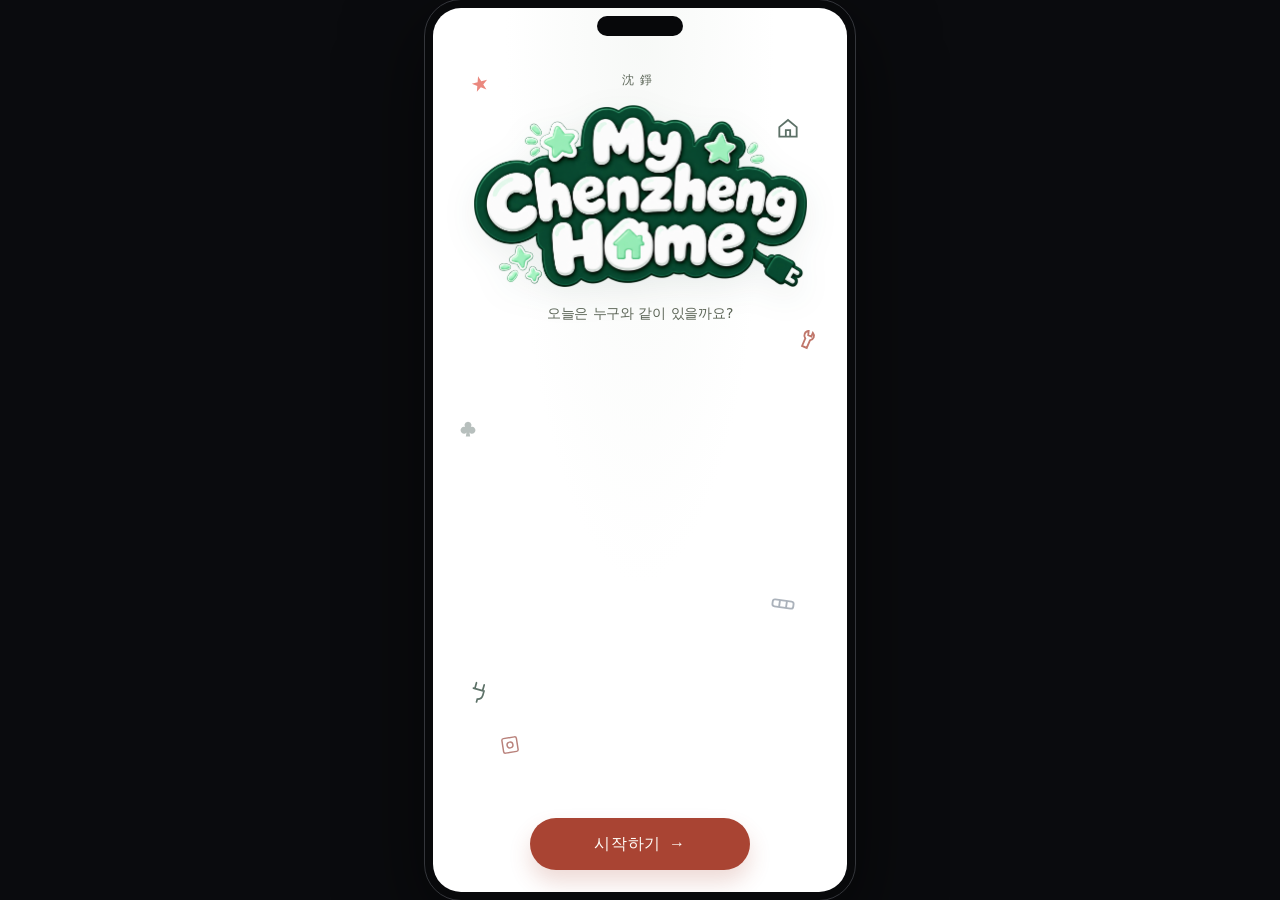
==== commit 766d3f1a: "Unlock messages and photos over time, and keep petting stages at four seconds each. Co-authored-by: " ====
--- a/index.html
+++ b/index.html
@@ -188,7 +188,7 @@
           <img id="messageHeadImg" class="chat-head-avatar" alt="" />
           <div>
             <strong id="messageHeading">남긴 메시지</strong>
-            <small>접속과 행동에 따라 조금씩 늘어납니다.</small>
+            <small id="messageHint">처음엔 한 통이에요. 12시간마다 하나씩 더 와요.</small>
           </div>
         </div>
         <div id="messageList" class="message-list chat-thread"></div>
@@ -205,14 +205,9 @@
 
       <div id="momentPanel" class="panel-content moment-panel hidden">
         <div class="moment-date" id="momentDate"></div>
-        <div class="polaroid">
-          <div class="polaroid-scene">
-            <div class="mini-room"></div>
-            <img id="momentImg" alt="" />
-          </div>
-          <p id="momentCaption"></p>
-        </div>
-        <blockquote id="momentQuote">“별 거 아닌 순간들이,<br>조금은 특별해지는 곳.”</blockquote>
+        <p id="momentEmpty" class="moment-empty">아직 찍힌 순간이 없어요. 3시간마다 하나씩 생겨요.</p>
+        <div id="momentList" class="moment-list"></div>
+        <blockquote id="momentQuote" class="hidden"></blockquote>
       </div>
     </section>
 
--- a/styles.css
+++ b/styles.css
@@ -257,7 +257,9 @@
 }
 .chat-head strong{display:block;font-size:17px;font-weight:700;letter-spacing:-.02em}
 .chat-head small{display:block;margin-top:3px;font-size:12px;color:#8B95A1}
-.chat-thread{display:flex;flex-direction:column;gap:14px}
+.chat-thread{display:flex;flex-direction:column;gap:22px}
+.chat-group{display:block}
+.chat-col{display:flex;flex-direction:column;align-items:flex-start;gap:6px}
 .chat-row{display:grid;grid-template-columns:36px 1fr;gap:8px;align-items:flex-start}
 .chat-avatar{width:36px;height:36px;border-radius:50%;object-fit:cover;object-position:50% 18%;background:#E8EBED}
 .chat-meta{display:flex;align-items:baseline;gap:6px;margin:0 0 4px 2px}
@@ -312,6 +314,8 @@
 }
 
 .moment-date{font-family:-apple-system,BlinkMacSystemFont,sans-serif;font-size:15px;font-weight:600;color:#4E5968;margin:4px 0 18px}
+.moment-empty{margin:36px 8px 0;text-align:center;color:#8B95A1;font-size:14px;line-height:1.6}
+.moment-list{display:flex;flex-direction:column;gap:22px}
 .polaroid{
   width:100%;margin:0;transform:none;background:#fff;color:#191F28;
   padding:12px 12px 16px;border-radius:20px;
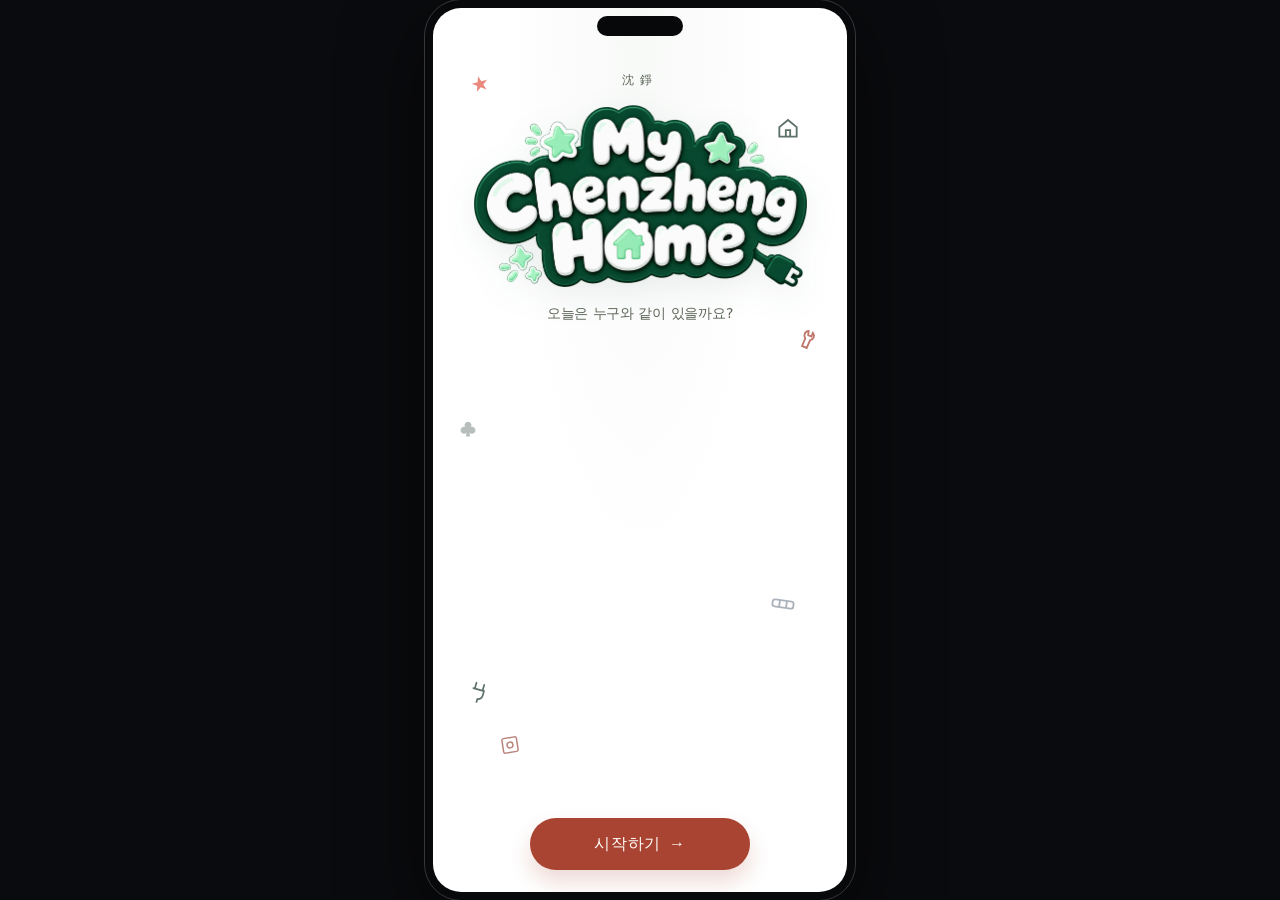
==== commit e03c6d31: "Keep the inbox at one thread and stop petting from skipping the soft stage. Co-authored-by: Cursor <" ====
--- a/index.html
+++ b/index.html
@@ -213,7 +213,7 @@
 
     <div id="toast" class="toast hidden"></div>
   </div>
-  <script src="characters.js"></script>
-  <script src="app.js"></script>
+  <script src="characters.js?v=pet4"></script>
+  <script src="app.js?v=pet4"></script>
 </body>
 </html>
